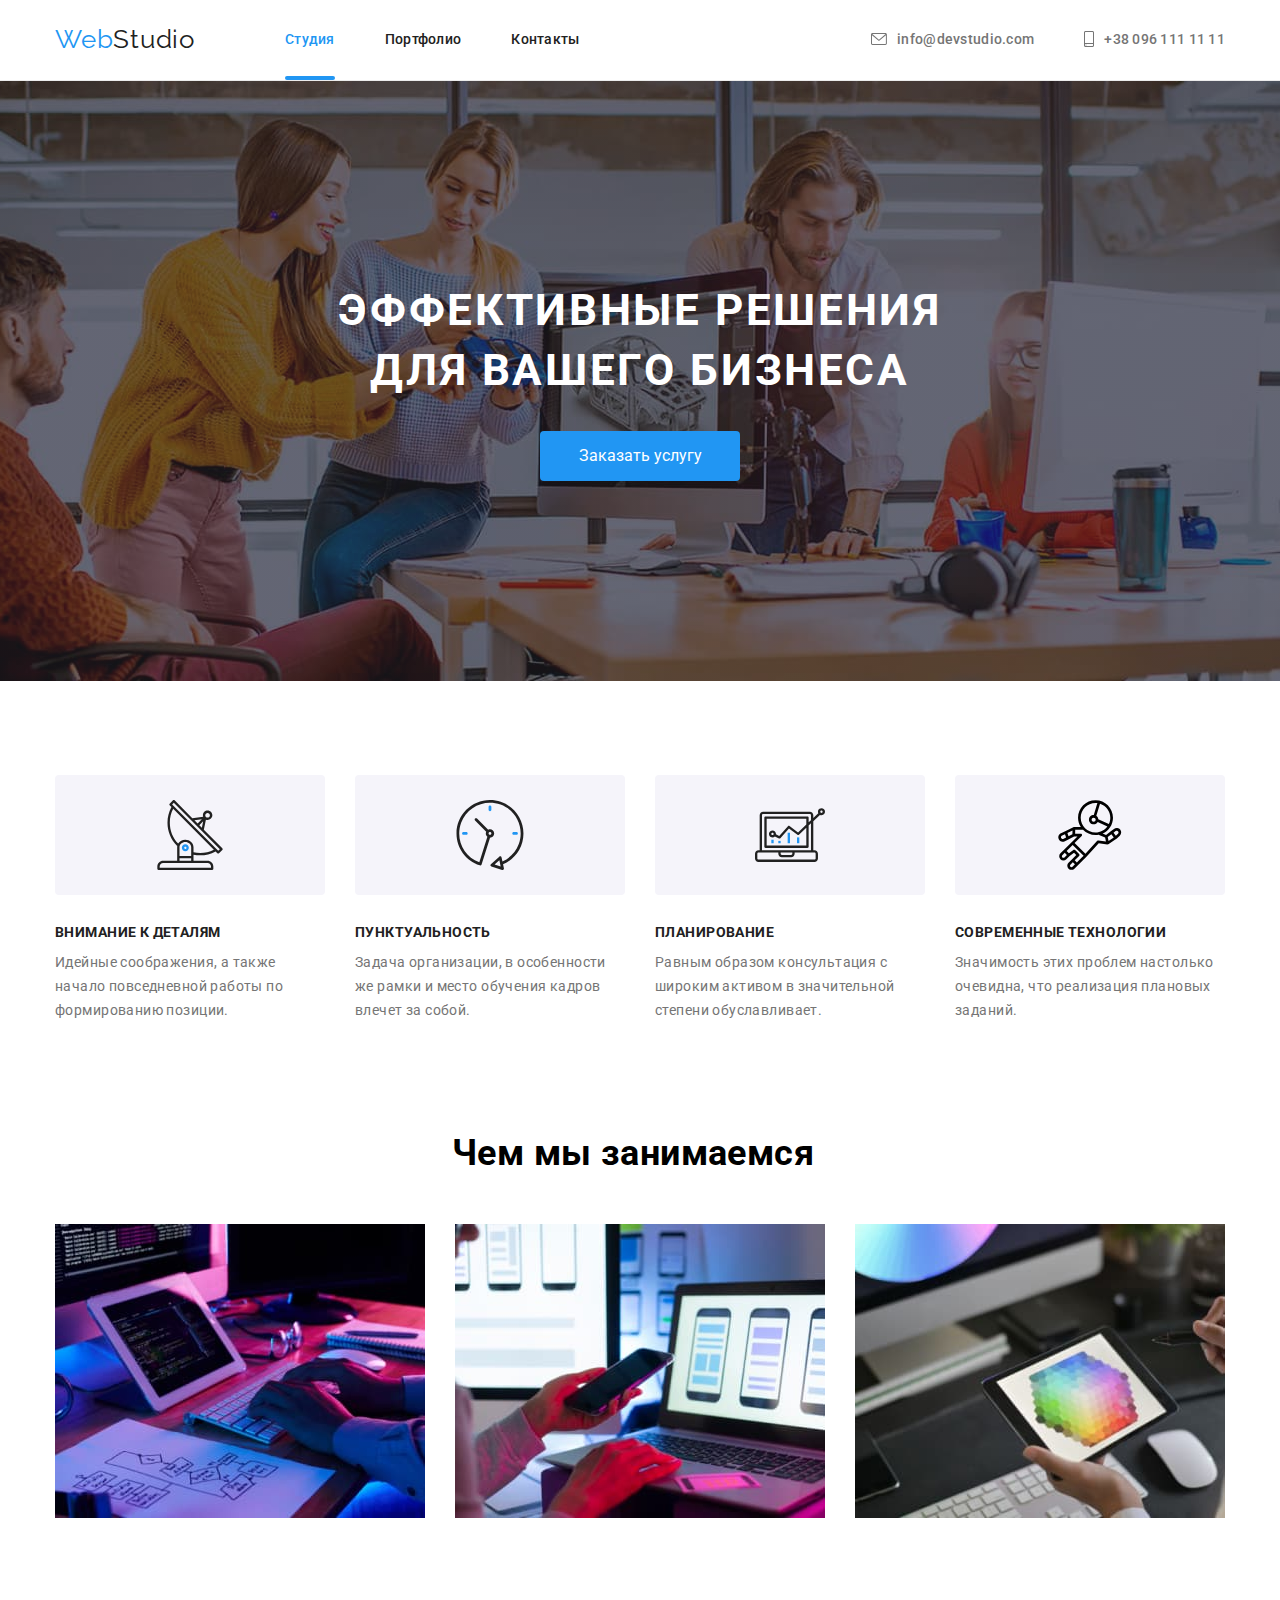
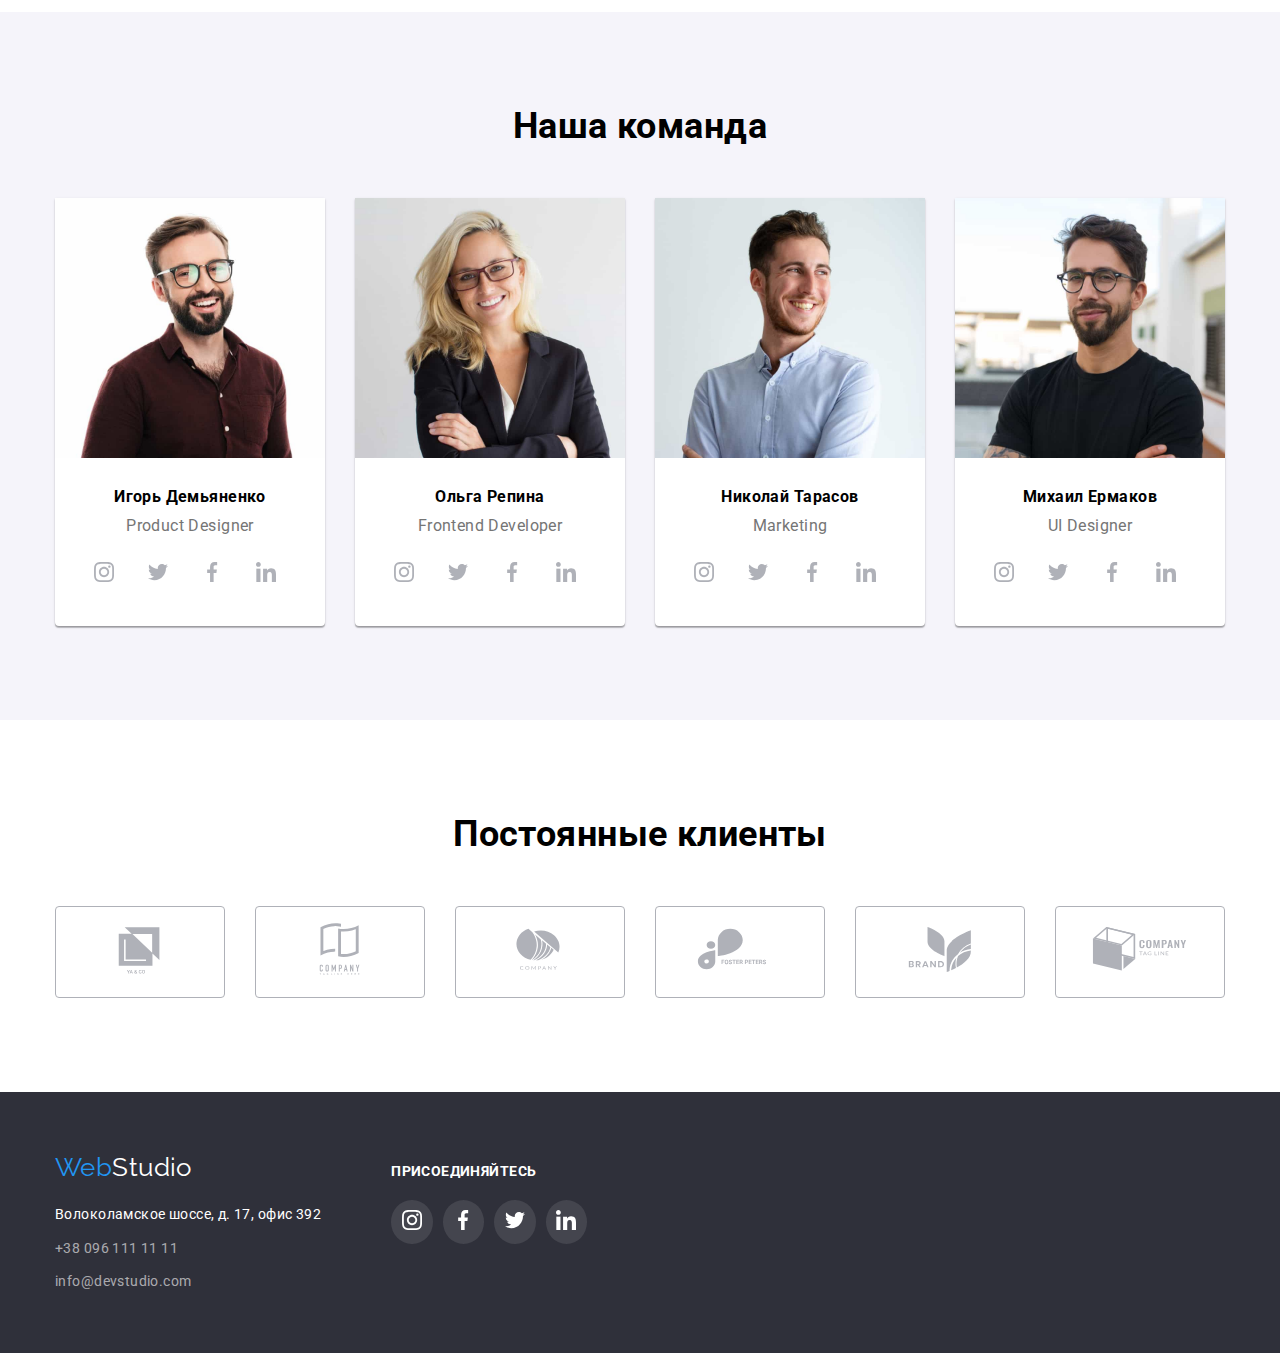
==== index.html @ 7482557b "Start homework" ====
<!DOCTYPE html>
<html lang="ru">
  <head>
    <meta charset="UTF-8" />
    <meta http-equiv="X-UA-Compatible" content="IE=edge" />
    <meta name="viewport" content="width=device-width, initial-scale=1.0" />
    <title>Студия</title>
    <link
      rel="stylesheet"
      href="https://fonts.googleapis.com/css2?family=Raleway:wght@700&family=Roboto:wght@400;500;700;900&display=swap');"
    />
    <link
      rel="stylesheet"
      href="https://cdnjs.cloudflare.com/ajax/libs/modern-normalize/1.1.0/modern-normalize.min.css"
    />
    <link rel="stylesheet" href="./css/style.css" />
  </head>
  <body>
    <header class="page-header">
      <div class="container header-container">
        <nav class="navigation">
          <a href="./index.html" class="logo" lang="en"
            >Web<span class="color-logo">Studio</span></a
          >
          <ul class="site-nav list">
            <li class="site-nav-item"><a class="link current" href="./index.html">Студия</a></li>
            <li class="site-nav-item"><a class="link" href="./portfolio.html">Портфолио</a></li>
            <li class="site-nav-item"><a class="link" href="">Контакты</a></li>
          </ul>
        </nav>
        <ul class="cont-nav list">
          <li class="cont-nav-phone">
            <a class="mail-letter" href="mailto:info@devstudio.com">
              <svg class="contact-icon" width="16" height="12">
                <use href="./images/symbol-defs.svg#icon-letter"></use>
              </svg>
              info@devstudio.com</a
            >
          </li>
          <li class="cont-nav-phone">
            <a class="mail-phone" href="tel:+380961111111">
              <svg class="contact-icon" width="10" height="16">
                <use href="./images/symbol-defs.svg#icon-smartphone"></use>
              </svg>
              +38 096 111 11 11</a
            >
          </li>
        </ul>
      </div>
    </header>
    <main>
      <section class="hero">
        <h1 class="hero-title">ЭФФЕКТИВНЫЕ РЕШЕНИЯ ДЛЯ ВАШЕГО БИЗНЕСА</h1>
        <button type="button" class="button" data-modal-open>Заказать услугу</button>
      </section>
      <section class="feature-list section">
        <div class="container">
          <h2 class="visually-hidden">Особенности команды</h2>
          <ul class="special-title list">
            <li class="special-title-list">
              <div class="feature-icon-list">
                <svg class="feature-icon" width="270" height="120">
                  <use href="./images/symbol-defs-two.svg#icon-antenna"></use>
                </svg>
              </div>
              <h3 class="title">ВНИМАНИЕ К ДЕТАЛЯМ</h3>
              <p class="title-text">
                Идейные соображения, а также начало повседневной работы по формированию позиции.
              </p>
            </li>
            <li class="special-title-list">
              <div class="feature-icon-list">
                <svg class="feature-icon" width="270" height="120">
                  <use href="./images/symbol-defs-two.svg#icon-clock"></use>
                </svg>
              </div>
              <h3 class="title">ПУНКТУАЛЬНОСТЬ</h3>
              <p class="title-text">
                Задача организации, в особенности же рамки и место обучения кадров влечет за собой.
              </p>
            </li>
            <li class="special-title-list">
              <div class="feature-icon-list">
                <svg class="feature-icon" width="270" height="120">
                  <use href="./images/symbol-defs-two.svg#icon-diagram"></use>
                </svg>
              </div>
              <h3 class="title">ПЛАНИРОВАНИЕ</h3>
              <p class="title-text">
                Равным образом консультация с широким активом в значительной степени обуславливает.
              </p>
            </li>
            <li class="special-title-list">
              <div class="feature-icon-list">
                <svg class="feature-icon" width="270" height="120">
                  <use href="./images/symbol-defs-two.svg#icon-Cosmo"></use>
                </svg>
              </div>
              <h3 class="title">СОВРЕМЕННЫЕ ТЕХНОЛОГИИ</h3>
              <p class="title-text">
                Значимость этих проблем настолько очевидна, что реализация плановых заданий.
              </p>
            </li>
          </ul>
        </div>
      </section>
      <section class="section-doing section section-doing-section">
        <div class="container">
          <h2 class="title-doing overtitle">Чем мы занимаемся</h2>
          <ul class="image-doing list">
            <li class="employees">
              <img src="./images/img1sq.jpg" alt="Сотрудник верстает страницу" width="370" />
            </li>
            <li class="employees">
              <img
                src="./images/img2sq.jpg"
                alt="Сотрудник разрабатывает мобильное приложение"
                width="370"
              />
            </li>
            <li class="employees">
              <img src="./images/img3sq.jpg" alt="Сотрудник выбирает цвет из палитры" width="370" />
            </li>
          </ul>
        </div>
      </section>
      <section class="section-team section">
        <div class="container">
          <h2 class="title-team overtitle">Наша команда</h2>
          <ul class="team-img list">
            <li class="image-fone">
              <img
                src="./images/prodactdesigner1s.jpg"
                alt="Игорь Демяненко дизайнер"
                width="270"
              />
              <div class="employees-content-wrapper">
                <h3 class="team-list">Игорь Демьяненко</h3>
                <p class="title-text" lang="en">Product Designer</p>
                <ul class="team-social-list list">
                  <li class="team-social-item">
                    <a href="social-link">
                      <svg class="social-icon" width="20" height="20">
                        <use href="./images/symbol-defs.svg#icon-instagramm"></use>
                      </svg>
                    </a>
                  </li>
                  <li class="team-social-item">
                    <a href="social-link">
                      <svg class="social-icon" width="20" height="20">
                        <use href="./images/symbol-defs.svg#icon-twitter"></use>
                      </svg>
                    </a>
                  </li>
                  <li class="team-social-item">
                    <a href="social-link">
                      <svg class="social-icon" width="20" height="20">
                        <use href="./images/symbol-defs.svg#icon-facebook"></use>
                      </svg>
                    </a>
                  </li>
                  <li class="team-social-item">
                    <a href="social-link">
                      <svg class="social-icon" width="20" height="20">
                        <use href="./images/symbol-defs.svg#icon-linkedin"></use>
                      </svg>
                    </a>
                  </li>
                </ul>
              </div>
            </li>
            <li class="image-fone">
              <img
                src="./images/frontenddeveloper2s.jpg"
                alt="Ольга Репина разработчик"
                width="270"
              />
              <div class="employees-content-wrapper">
                <h3 class="team-list">Ольга Репина</h3>
                <p class="title-text" lang="en">Frontend Developer</p>
                <ul class="team-social-list list">
                  <li class="team-social-item">
                    <a href="social-link">
                      <svg class="social-icon" width="20" height="20">
                        <use href="./images/symbol-defs.svg#icon-instagramm"></use>
                      </svg>
                    </a>
                  </li>
                  <li class="team-social-item">
                    <a href="social-link">
                      <svg class="social-icon" width="20" height="20">
                        <use href="./images/symbol-defs.svg#icon-twitter"></use>
                      </svg>
                    </a>
                  </li>
                  <li class="team-social-item">
                    <a href="social-link">
                      <svg class="social-icon" width="20" height="20">
                        <use href="./images/symbol-defs.svg#icon-facebook"></use>
                      </svg>
                    </a>
                  </li>
                  <li class="team-social-item">
                    <a href="social-link">
                      <svg class="social-icon" width="20" height="20">
                        <use href="./images/symbol-defs.svg#icon-linkedin"></use>
                      </svg>
                    </a>
                  </li>
                </ul>
              </div>
            </li>
            <li class="image-fone">
              <img src="./images/marketing3s.jpg" alt="Николай Тарасов маркетолог" width="270" />
              <div class="employees-content-wrapper">
                <h3 class="team-list">Николай Тарасов</h3>
                <p class="title-text" lang="en">Marketing</p>
                <ul class="team-social-list list">
                  <li class="team-social-item">
                    <a href="social-link">
                      <svg class="social-icon" width="20" height="20">
                        <use href="./images/symbol-defs.svg#icon-instagramm"></use>
                      </svg>
                    </a>
                  </li>
                  <li class="team-social-item">
                    <a href="social-link">
                      <svg class="social-icon" width="20" height="20">
                        <use href="./images/symbol-defs.svg#icon-twitter"></use>
                      </svg>
                    </a>
                  </li>
                  <li class="team-social-item">
                    <a href="social-link">
                      <svg class="social-icon" width="20" height="20">
                        <use href="./images/symbol-defs.svg#icon-facebook"></use>
                      </svg>
                    </a>
                  </li>
                  <li class="team-social-item">
                    <a href="social-link">
                      <svg class="social-icon" width="20" height="20">
                        <use href="./images/symbol-defs.svg#icon-linkedin"></use>
                      </svg>
                    </a>
                  </li>
                </ul>
              </div>
            </li>
            <li class="image-fone">
              <img src="./images/uidesigner4s.jpg" alt="Михаил Ермаков интерфейс" width="270" />
              <div class="employees-content-wrapper">
                <h3 class="team-list">Михаил Ермаков</h3>
                <p class="title-text" lang="en">UI Designer</p>
                <ul class="team-social-list list">
                  <li class="team-social-item">
                    <a href="social-link">
                      <svg class="social-icon" width="20" height="20">
                        <use href="./images/symbol-defs.svg#icon-instagramm"></use>
                      </svg>
                    </a>
                  </li>
                  <li class="team-social-item">
                    <a href="social-link">
                      <svg class="social-icon" width="20" height="20">
                        <use href="./images/symbol-defs.svg#icon-twitter"></use>
                      </svg>
                    </a>
                  </li>
                  <li class="team-social-item">
                    <a href="social-link">
                      <svg class="social-icon" width="20" height="20">
                        <use href="./images/symbol-defs.svg#icon-facebook"></use>
                      </svg>
                    </a>
                  </li>
                  <li class="team-social-item">
                    <a href="social-link">
                      <svg class="social-icon" width="20" height="20">
                        <use href="./images/symbol-defs.svg#icon-linkedin"></use>
                      </svg>
                    </a>
                  </li>
                </ul>
              </div>
            </li>
          </ul>
        </div>
      </section>
    </main>
    <section class="section">
      <div class="container">
        <h2 class="title-team overtitle">Постоянные клиенты</h2>
        <ul class="customers list">
          <li class="customer-list">
            <a class="customers-block-link" href="">
              <svg class="customers-icon" width="106" height="60">
                <use href="./images/symbol-defs.svg#icon-Logoclient1"></use>
              </svg>
            </a>
          </li>
          <li class="customer-list">
            <a class="customers-block-link" href="">
              <svg class="customers-icon" width="106" height="60">
                <use href="./images/symbol-defs.svg#icon-Logoclient2"></use>
              </svg>
            </a>
          </li>
          <li class="customer-list">
            <a class="customers-block-link" href="">
              <svg class="customers-icon" width="106" height="60">
                <use href="./images/symbol-defs.svg#icon-Logoclient3"></use>
              </svg>
            </a>
          </li>
          <li class="customer-list">
            <a class="customers-block-link" href="">
              <svg class="customers-icon" width="106" height="60">
                <use href="./images/symbol-defs.svg#icon-Logoclient6"></use>
              </svg>
            </a>
          </li>
          <li class="customer-list">
            <a class="customers-block-link" href="">
              <svg class="customers-icon" width="106" height="60">
                <use href="./images/symbol-defs.svg#icon-Logoclient4"></use>
              </svg>
            </a>
          </li>
          <li class="customer-list">
            <a class="customers-block-link" href="">
              <svg class="customers-icon" width="106" height="60">
                <use href="./images/symbol-defs.svg#icon-Logoclient5"></use>
              </svg>
            </a>
          </li>
        </ul>
      </div>
    </section>
    <footer class="footer">
      <div class="footer-container container">
        <div class="footer-container-mail-logo">
          <a class="footer-logo" href="./" lang="en">Web<span class="logo-color">Studio</span></a>
          <ul class="footer-contacts list">
            <li class="foot-list">
              <a class="footer-adress" href="">Волоколамское шоссе, д. 17, офис 392</a>
            </li>
            <li class="foot-list">
              <a class="footer-cont" href="tel:+380961111111">+38 096 111 11 11</a>
            </li>
            <li class="foot-list">
              <a class="footer-cont" href="mailto:info@devstudio.com">info@devstudio.com</a>
            </li>
          </ul>
        </div>
        <div class="footer-icons">
          <p class="footer-title">ПРИСОЕДИНЯЙТЕСЬ</p>
          <ul class="footer-icons-list list">
            <li class="footer-social-item">
              <a href="footer-social-link">
                <svg class="footer-social-icon" width="20" height="20">
                  <use href="./images/symbol-defs.svg#icon-instagramm"></use>
                </svg>
              </a>
            </li>
            <li class="footer-social-item">
              <a href="footer-social-link">
                <svg class="footer-social-icon" width="20" height="20">
                  <use href="./images/symbol-defs.svg#icon-facebook"></use>
                </svg>
              </a>
            </li>
            <li class="footer-social-item">
              <a href="footer-social-link">
                <svg class="footer-social-icon" width="20" height="20">
                  <use href="./images/symbol-defs.svg#icon-twitter"></use>
                </svg>
              </a>
            </li>
            <li class="footer-social-item">
              <a href="footer-social-link">
                <svg class="footer-social-icon" width="20" height="20">
                  <use href="./images/symbol-defs.svg#icon-linkedin"></use>
                </svg>
              </a>
            </li>
          </ul>
        </div>
      </div>
    </footer>
    <div class="backdrop is-hidden" data-modal>
      <div class="modal">
        <button type="button" class="modal-close-btn" data-modal-close>
          <svg class="modal-close-icon" width="11" height="11">
            <use href="./images/symbol-defs-two.svg#icon-cross"></use>
          </svg>
        </button>
      </div>
    </div>
    <script src="./js/modal.js"></script>
  </body>
</html>
---- css/style.css ----
/*Цвет основного текста #212121 Черный
/*Цвет вторичного текста #757575 Серый

/*Цвет акцента #2196F3 (голубой)
/* Цвет фона хедера #FFFFFF белый

/* Цвет фона #E5E5E5 белый основной #E5E5E5 

/* Цвет фона вторичный #F5F4FA*/

:root {
  --primery-text-color: #757575;
  --title-text-color: #212121;
  --accent-color: #2196f3;
  --primery-white-color: #ffffff;
  --background: #f5f4fa;
  --fone-hero-footer: #2f303a;
  --color-icons: #afb1b8;
}

body {
  background-color: var(--primery-white-color);
  font-family: roboto, sans-serif;
  font-size: 14px;
  letter-spacing: 0.03em;
}

h1,
h2,
h3,
p {
  margin-top: 0;
  margin-bottom: 0;
  padding-left: 0;
}

ul {
  margin-top: 0;
  margin-bottom: 0;
  padding-inline-start: 0;
}

img {
  display: block;
  max-width: 100%;
  height: auto;
}

.list {
  list-style: none;
}

.container {
  width: 1200px;
  padding: 0 15px;
  margin-left: auto;
  margin-right: auto;
}
/* Site navigation logo+mail+phone*/

.header-container {
  display: flex;
  align-items: center;
  justify-content: space-between;
}

.page-header {
  padding-top: 24px;
  padding-bottom: 25px;
  border-bottom: 1px solid #ececec;
}

.navigation {
  display: flex;
  align-items: center;
}

.cont-nav-phone:last-child {
  margin-left: 50px;
}

.overtitle {
  margin-bottom: 50px;
  margin-left: auto;
  margin-right: auto;
}

.logo {
  color: var(--accent-color);
  font-family: Raleway;
  font-size: 26px;
  font-weight: 400;
  line-height: 1.19;
  letter-spacing: 0.03em;
  text-decoration: none;
  margin-right: 90px;
}

.color-logo {
  color: var(--title-text-color);
}

.site-nav {
  display: flex;
  align-items: center;
}

.site-nav .link.current {
  color: var(--accent-color);
}

.link.current::after {
  position: absolute;
  content: '';
  bottom: 0px;
  display: block;
  width: 100%;
  height: 4px;
  border-radius: 2px;
  background-color: var(--accent-color);
}

.site-nav .link:hover,
.site-nav .link:focus {
  color: var(--accent-color);
}

.site-nav .list {
  color: var(--title-text-color);
  font-weight: 500;
  line-height: 16px;
  text-decoration: none;
}

.site-nav-item:not(:last-child) {
  margin-right: 50px;
}

.link {
  color: var(--title-text-color);
  text-decoration: none;
  font-weight: 500;
  font-size: 14px;
  line-height: 1.14;
  letter-spacing: 0.02em;
  transition: color 250ms cubic-bezier(0.4, 0, 0.2, 1);
  position: relative;
  padding-bottom: 33px;
  padding-top: 33px;
}

.cont-nav {
  display: flex;
  align-items: center;
}

.mail-phone {
  display: flex;
  color: var(--primery-text-color);
  text-decoration: none;
  font-weight: 500;
  letter-spacing: 0.02em;
  align-items: center;
  transition: color 250ms cubic-bezier(0.4, 0, 0.2, 1);
}

.mail-letter {
  display: flex;
  color: var(--primery-text-color);
  text-decoration: none;
  font-weight: 500;
  letter-spacing: 0.02em;
  align-items: center;
  transition: color 250ms cubic-bezier(0.4, 0, 0.2, 1);
}

.contact-icon {
  margin-right: 10px;
  fill: currentColor;
}

.mail-phone:hover,
.mail-phone:focus {
  color: var(--accent-color);
}

.mail-letter:hover,
.mail-letter:focus {
  color: var(--accent-color);
}

/* Section HERO with button */

.overlay {
  height: 600px;

  outline: 1p solid color black;
  max-width: 1600px;
  margin-left: auto;
  margin-right: auto;
  background-image: url(../images/herofone.jpg);
}
.hero {
  /* background-color: var(--fone-hero-footer); */
  text-align: center;

  max-width: 1600px;
  height: 600px;
  background-image: linear-gradient(to right, rgba(47, 48, 58, 0.4), rgba(47, 48, 58, 0.4)),
    url(../images/herofone.jpg);

  background-color: var(--fone-hero-footer);
  margin-left: auto;
  margin-right: auto;

  background-repeat: no-repeat;
  background-position: center;
  background-size: cover;

  padding-top: 200px;
  padding-bottom: 200px;
}
.hero-title {
  color: var(--primery-white-color);
  font-size: 44px;
  line-height: 1.36;
  letter-spacing: 0.06em;

  width: 696px;
  text-align: center;
  margin-bottom: 30px;
  margin-left: auto;
  margin-right: auto;
}

.button {
  padding: 10px 32px;
  min-width: 200px;
  border-radius: 4px;
  background-color: var(--accent-color);
  color: var(--primery-white-color);
  font-size: 16px;
  line-height: 1.87;
  border: transparent;
  transition: background-color 250ms cubic-bezier(0.4, 0, 0.2, 1);
}

.button:hover {
  background-color: #188ce8;
}

/* Section features-list */

.feature-icon {
  width: 70px;
  height: 70px;
  /* margin: 25px 100px 25px 100px; */
}

.feature-icon-list {
  background-color: rgba(245, 244, 250, 1);
  border-radius: 4px;
  margin-bottom: 30px;

  display: flex;
  width: 270px;
  height: 120px;
  justify-content: center;
  align-items: center;
}

.feature-list {
  padding-top: 90px;
}

.special-title {
  display: flex;
  padding-left: -30px;
}

.title {
  color: var(--title-text-color);
  font-weight: 700;
  line-height: 1.14;
  margin-bottom: 10px;
  font-size: 14px;
  min-width: 270px;
}

.title-text {
  color: var(--primery-text-color);
  font-weight: 400;
  line-height: 1.71;
  margin-bottom: 16px;
}

.special-title-list {
  flex-basis: calc((100% - 90px) / 3);
}

.special-title-list:nth-child(n + 2) {
  padding-left: 30px;
}

/* Sections Чем мы занимаемся */

.section {
  padding-bottom: 94px;
  padding-top: 94px;
}

.title-doing {
  font-size: 36px;
  line-height: 1.16;
  width: 376px;
  padding-top: 0;
}

.section-doing-section {
  padding-top: 0%;
}

.image-doing {
  display: flex;
  flex-wrap: wrap;
  margin-left: -30px;
  margin-top: -30px;
}

.employees {
  flex-basis: calc((100% - 90px) / 3);
  margin-left: 30px;
  margin-top: 30px;
}

.employees-content-wrapper {
  border: transparent;
  padding: 30px 0;
  text-align: center;
}
/* Sections Наша команда */

.section-team {
  background-color: var(--background);
}

.title-team {
  font-weight: 700;
  font-size: 36px;
  line-height: 1.16;
  text-align: center;
}

.team-list {
  font-weight: 500px;
  font-size: 16px;
  line-height: 1.18;
  text-align: center;
  margin-bottom: 10px;
}

.image-fone {
  background-color: var(--primery-white-color);
  border-radius: 0 0 4px 4px;
  box-shadow: 0 1px 3px rgba(0, 0, 0, 0.12), 0 1px 1px rgba(0, 0, 0, 0.14),
    0px 2px 1px rgba(0, 0, 0, 0.2);
}

.team-img {
  display: flex;
  margin-left: -30px;
  margin-top: -30px;
}

.image-fone {
  flex-basis: calc((100% - 120px) / 4);
  margin-left: 30px;
  margin-top: 30px;
}

.section-team .title-text {
  font-size: 16px;
  line-height: 1.18;
}
.team-social-item {
  display: flex;
  justify-content: center;
  width: 44px;
  height: 44px;
  border-radius: 50%;
  align-items: center;
  margin-right: 10px;
  transition: background-color 250ms cubic-bezier(0.4, 0, 0.2, 1);
}

.team-social-item:hover,
.team-social-item:focus {
  background-color: var(--accent-color);
}

.team-social-item:hover .social-icon,
.team-social-item:focus .social-icon {
  fill: var(--primery-white-color);
  transition: fill 250ms cubic-bezier(0.4, 0, 0.2, 1);
}

.team-social-list {
  display: flex;
  justify-content: center;
  align-items: center;
}

.social-icon {
  fill: var(--color-icons);
}
/* Постоянные клиенты */

.customers {
  display: flex;
  justify-content: center;
  margin-left: -30px;
}

.customer-list {
  min-width: 170px;
  height: 92px;
  border: 1px solid rgba(175, 177, 184, 1);
  border-radius: 4px;
  margin-left: 30px;
  display: flex;
  justify-content: center;
  align-items: center;
}

.customers-icon {
  fill: #afb1b8;
  transition: fill 250ms cubic-bezier(0.4, 0, 0.2, 1);
}

.customer-list:hover .customers-icon,
.customer-list:focus .customers-icon {
  fill: var(--accent-color);
  transition: fill 250ms cubic-bezier(0.4, 0, 0.2, 1);
}

.customer-list:hover {
  border: 1px solid var(--accent-color);
  cursor: pointer;
}

/* Footer */

.footer {
  background-color: var(--fone-hero-footer);
  padding: 60px 0;
}
.footer-logo {
  color: var(--accent-color);
  text-decoration: none;
  font-family: Raleway;
  font-size: 26px;
  line-height: 1.19;

  display: block;
  margin-bottom: 20px;
}

.footer .logo-color {
  color: var(--primery-white-color);
}

.footer-adress {
  color: var(--primery-white-color);
  font-style: normal;
  font-size: 14px;
  line-height: 1.71;
  text-decoration: none;
}

.footer-adress:hover,
.footer-adress:focus {
  color: var(--accent-color);
}

.footer-cont {
  color: rgb(255, 255, 255, 0.6);
  font-style: normal;
  font-size: 14px;
  line-height: 24px;
  letter-spacing: 0.03em;
  text-decoration: none;
}

.footer-cont:hover,
.footer-cont:focus {
  color: var(--accent-color);
}

.foot-list:not(:last-child) {
  margin-bottom: 9px;
}

.footer-social-item:hover {
  background-color: var(--accent-color);
  cursor: pointer;
  transition: background-color 250ms cubic-bezier(0.4, 0, 0.2, 1);
}

/* Cтраница портфолио */

.items {
  font-weight: 500;
  font-size: 16px;
  line-height: 1.62;
  border-radius: 4px;
  border: none;
  padding: 6px 22px 6px 22px;
}

.button-menu {
  display: flex;
  justify-content: center;
  margin-bottom: 50px;
}

.button-menu-items {
  margin-left: 8px;
  border-radius: 4px;
}

.service-portfolio:hover {
  box-shadow: 0px 3px 1px rgba(0, 0, 0, 0.1), 0px 1px 2px rgba(0, 0, 0, 0.08);
  border-radius: 4px;
}

.team-service {
  display: flex;
  flex-wrap: wrap;
  margin-left: -30px;
  margin-top: -30px;
}

.team-service-portfolio {
  flex-basis: calc((100% - 90px) / 3);
  margin-left: 30px;
  margin-top: 30px;
  transition: box-shadow 250ms cubic-bezier(0.4, 0, 0.2, 1);
}
.team-service-portfolio:hover {
  box-shadow: 0 1px 3px rgba(0, 0, 0, 0.12), 0 1px 1px rgba(0, 0, 0, 0.14),
    0px 2px 1px rgba(0, 0, 0, 0.2);
}

.team-list-overlay-wind {
  position: relative;
  overflow: hidden;
}

.overlay-wind {
  background-color: rgba(33, 150, 243, 0.9);
  color: rgba(255, 255, 255, 1);
  border-color: rgba(0, 0, 0, 1);
  padding: 63px 11px 63px 37px;
  font-size: 18px;
  line-height: 1.56;
  position: absolute;
  top: 0;
  left: 0;
  height: 100%;
  width: 100%;
  transform: translateY(101%);
  transition: transform 250ms cubic-bezier(0.4, 0, 0.2, 1);
}

.service-portfolio:hover .overlay-wind,
.service-portfolio:focus .overlay-wind {
  transform: translate(0%);
}

.items:hover,
.items:focus {
  background-color: var(--accent-color);
  box-shadow: 0px 4px 4px rgba(0, 0, 0, 0.15);
  transition: background-color 250ms cubic-bezier(0.4, 0, 0.2, 1),
    box-shadow 250ms cubic-bezier(0.4, 0, 0.2, 1);
}

.items:hover,
.items:focus {
  background-color: var(--accent-color);
  color: var(--primery-white-color);
  cursor: pointer;
  transition: background-color 250ms cubic-bezier(0.4, 0, 0.2, 1),
    color 250ms cubic-bezier(0.4, 0, 0.2, 1), box-shadow 250ms cubic-bezier(0.4, 0, 0.2, 1);
}

.service-portfolio {
  text-decoration: none;
  display: block;
}

.service-title {
  color: var(--title-text-color);
  font-weight: 700;
  font-size: 18px;
  line-height: 2;
}

.service-text {
  color: var(--primery-text-color);
  font-weight: 400;
  font-size: 16px;
  line-height: 1.87;
  letter-spacing: 0.03em;
}

.team-service-portfolio-container {
  border-radius: 0px 0px 4px 4px;
  border-left: 1px solid #eeeeee;
  border-right: 1px solid #eeeeee;
  border-bottom: 1px solid #eeeeee;
  padding: 20px 24px;
}

.section-portfo {
  margin-bottom: 0%;
}

.visually-hidden {
  position: absolute;
  width: 1px;
  height: 1px;
  margin: -1px;
  border: 0;
  padding: 0;
  white-space: nowrap;
  clip-path: inset(100%);
  clip: rect(0 0 0 0);
  overflow: hidden;
}

.footer-icons {
  width: 206px;
  height: 80px;
  margin-left: 70px;
}

.footer-title {
  color: var(--primery-white-color);
  font-size: 14px;
  line-height: 1.14;
  letter-spacing: 0.03em;
  margin-bottom: 20px;
  font-weight: 700;
}

.footer-social-item {
  display: flex;
  align-items: center;
  justify-content: center;
  width: 44px;
  height: 44px;
  border-radius: 50%;
  background-color: rgba(255, 255, 255, 0.1);
  margin-right: 10px;
}

.footer-social-icon {
  fill: var(--primery-white-color);
}

.footer-container-mail-logo {
  flex-direction: column;
  align-items: baseline;
}
.footer-container.container {
  display: flex;
  align-items: baseline;
}

.footer-icons-list {
  display: flex;
  align-items: center;
}

/* Модальне вікно */

.backdrop {
  position: fixed;
  top: 0;
  left: 0;
  width: 100vw;
  height: 100vh;
  background-color: rgba(0, 0, 0, 0.2);
  transition: opacity 250ms cubic-bezier(0.4, 0, 0.2, 1),
    visibility 250ms cubic-bezier(0.4, 0, 0.2, 1);
}

.backdrop.is-hidden {
  opacity: 0;
  visibility: hidden;
  pointer-events: none;
}

.modal {
  position: absolute;
  top: 50%;
  left: 50%;
  transform: translate(-50%, -50%);
  width: 528px;
  height: 581px;
  background-color: rgba(255, 255, 255, 1);
}

.modal-close-btn {
  position: absolute;
  display: flex;
  justify-content: center;
  align-items: center;
  top: 8px;
  right: 8px;
  width: 30px;
  height: 30px;
  border-radius: 50%;
  border: 1px solid rgba(0, 0, 0, 0.1);
  background-color: transparent;
  padding: 0%;
  cursor: pointer;
}
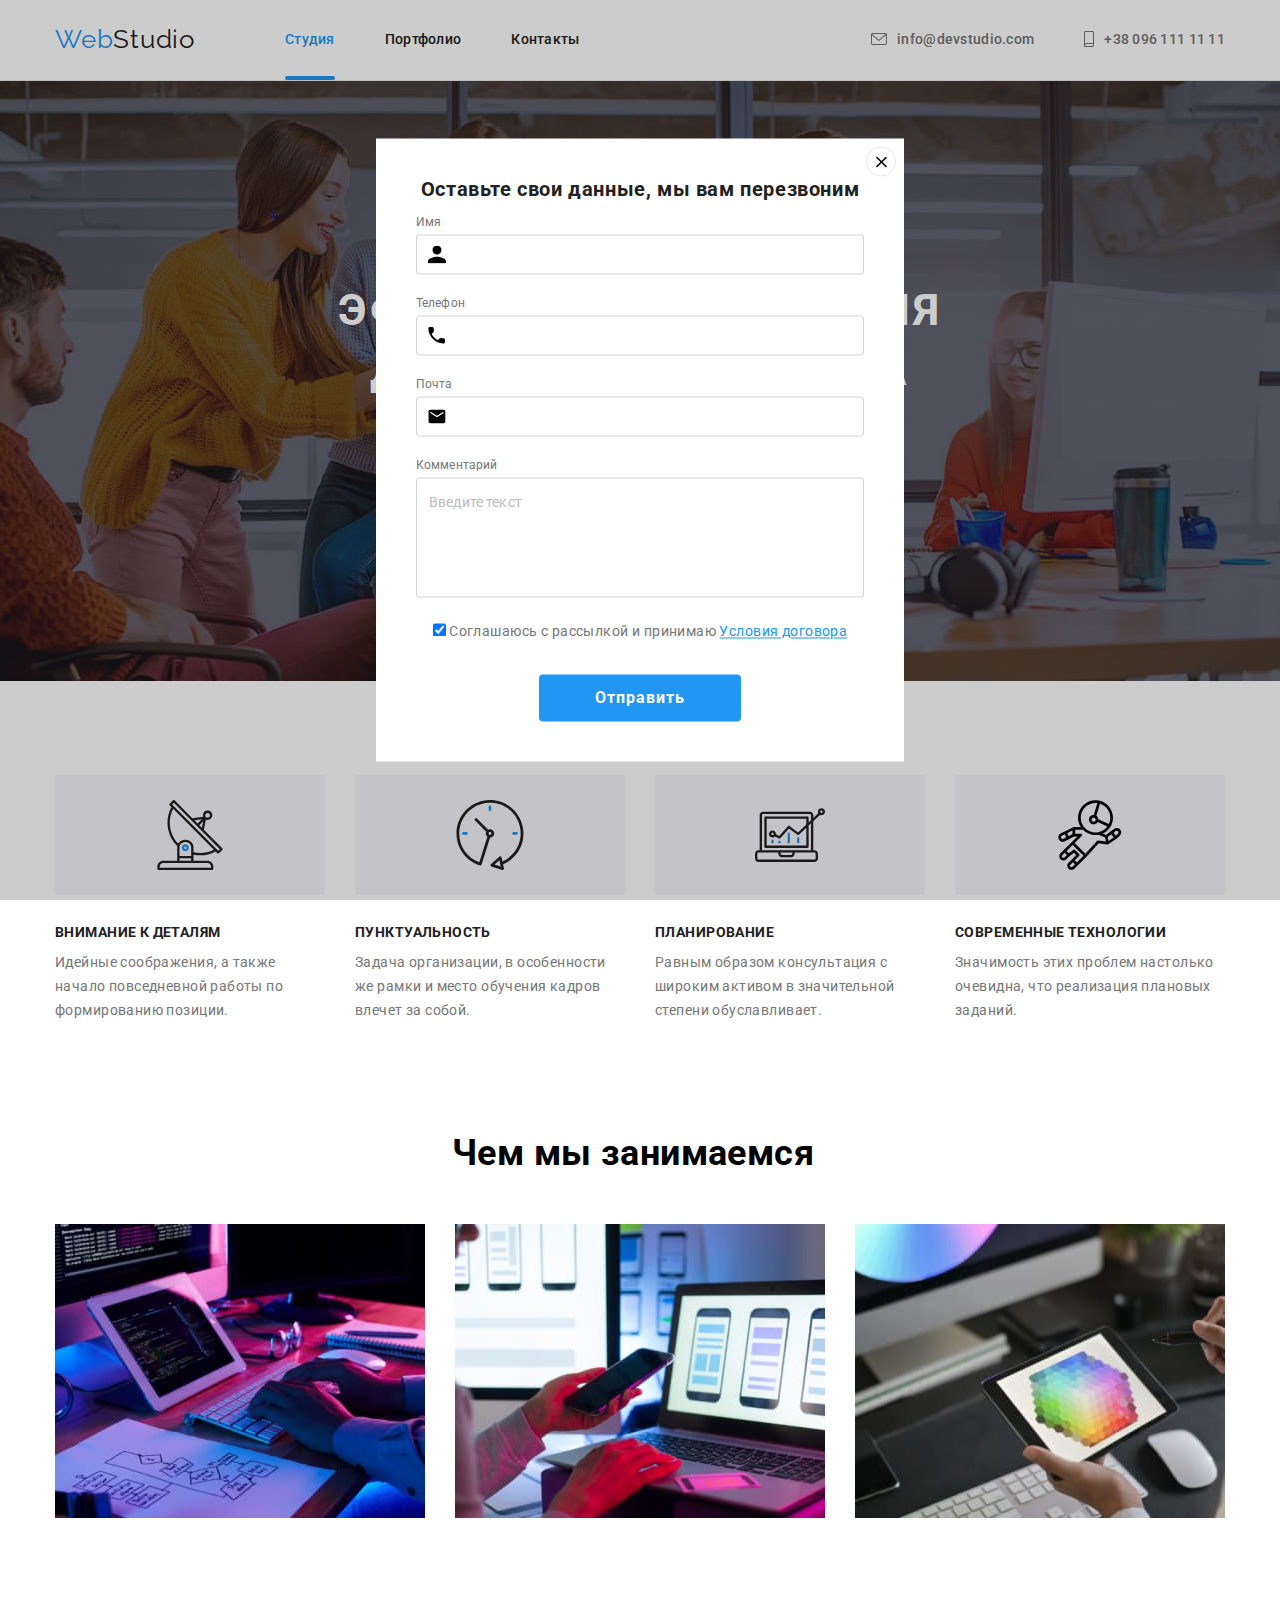
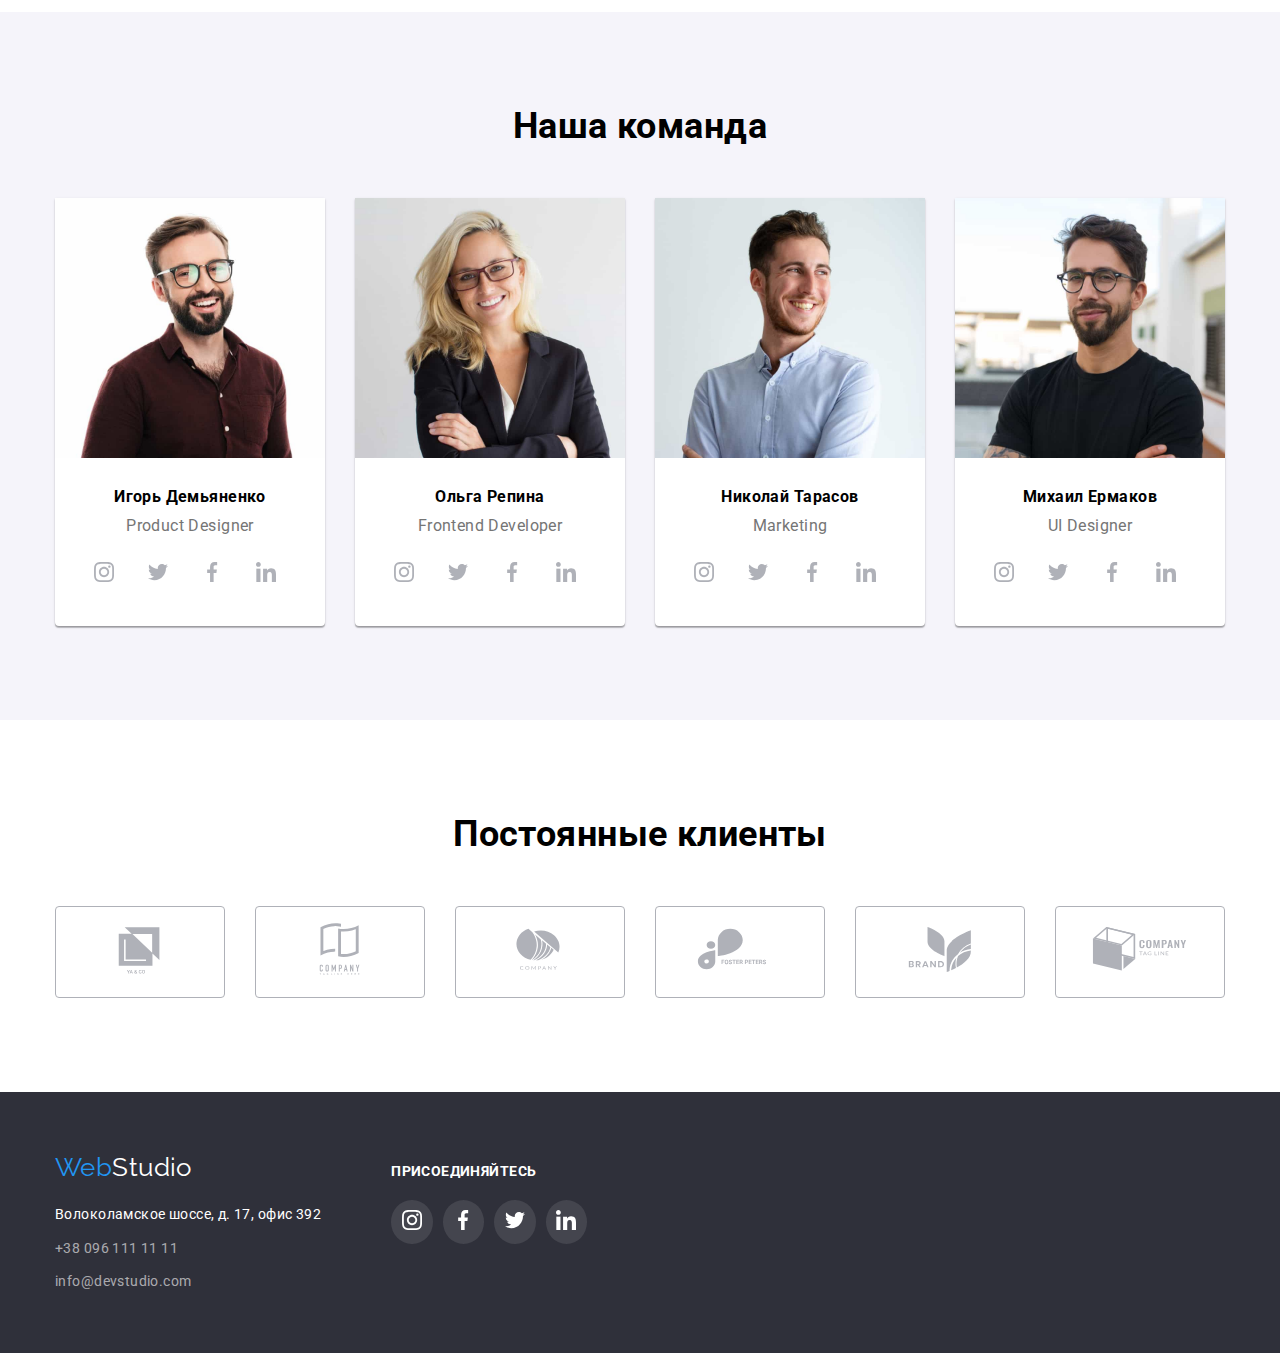
==== commit 020b66ac: "Модальне вікно без кастомного чекбокса" ====
--- a/index.html
+++ b/index.html
@@ -388,13 +388,91 @@
         </div>
       </div>
     </footer>
-    <div class="backdrop is-hidden" data-modal>
+    <div class="backdrop" data-modal>
       <div class="modal">
         <button type="button" class="modal-close-btn" data-modal-close>
           <svg class="modal-close-icon" width="11" height="11">
             <use href="./images/symbol-defs-two.svg#icon-cross"></use>
           </svg>
         </button>
+        <p class="inform-cont">Оставьте свои данные, мы вам перезвоним</p>
+        <form class="contact-form">
+          <label class="label-text" for="user_name">
+            <span class="input-text-name">Имя</span>
+            <div class="contact-form-icon">
+              <input
+                class="contact-form-input"
+                type="text"
+                name="user_name"
+                id="user_name"
+                required
+                minlength="3"
+                pattern="[A-Za-zА-Яа-яґҐЁёІіЇїЄє'’ʼ\s-]{2,20}{2,50}"
+              />
+              <svg class="form-icon" width="18" height="18">
+                <use href="./images/symbol-defs-three.svg#name"></use>
+              </svg>
+            </div>
+          </label>
+          <label class="label-text" for="phone_number">
+            <span class="input-text-name">Телефон</span>
+            <div class="contact-form-icon">
+              <input
+                class="contact-form-input"
+                type="tel"
+                name="phone_number"
+                id="phone_number"
+                required
+                pattern="[0-9]{3}-[0-9]{3}-[0-9]{2}-[0-9]{2}"
+                title="xxx-xxx-xx-xx"
+              />
+              <svg class="form-icon" width="18" height="18">
+                <use href="./images/symbol-defs-three.svg#tel"></use>
+              </svg>
+            </div>
+          </label>
+          <label class="label-text" for="user_email">
+            <span class="input-text-name">Почта</span>
+            <div class="contact-form-icon">
+              <input
+                type="email"
+                class="contact-form-input"
+                name="email"
+                id="user_email"
+                required
+              />
+              <svg class="form-icon" width="18" height="18">
+                <use href="./images/symbol-defs-three.svg#mail"></use>
+              </svg>
+            </div>
+          </label>
+          <label class="label-text">
+            <span class="input-text-name">Комментарий</span>
+            <textarea
+              name="comments"
+              class="comments-input"
+              rows="5"
+              placeholder="Введите текст"
+            ></textarea>
+          </label>
+          <div class="checkbox-contract">
+            <label for="policy-chekbox" class="checkbox-contract-text">
+              <input
+                class="chekbox"
+                type="checkbox"
+                name="accept-policy"
+                value="personal_data"
+                id="policy-chekbox"
+                checked
+              />
+              Соглашаюсь с рассылкой и принимаю
+              <a class="text-color-contract" href="">Условия договора</a>
+            </label>
+          </div>
+          <div class="contact-form-button-wrapper">
+            <button type="submit" class="contact-form-button">Отправить</button>
+          </div>
+        </form>
       </div>
     </div>
     <script src="./js/modal.js"></script>
--- a/css/style.css
+++ b/css/style.css
@@ -193,7 +193,6 @@
 
 .overlay {
   height: 600px;
-
   outline: 1p solid color black;
   max-width: 1600px;
   margin-left: auto;
@@ -707,9 +706,10 @@
   top: 50%;
   left: 50%;
   transform: translate(-50%, -50%);
-  width: 528px;
-  height: 581px;
+  min-width: 528px;
+  min-height: 581px;
   background-color: rgba(255, 255, 255, 1);
+  padding: 40px;
 }
 
 .modal-close-btn {
@@ -726,4 +726,164 @@
   background-color: transparent;
   padding: 0%;
   cursor: pointer;
-}
+  outline: none;
+}
+
+.modal-close-btn:hover .modal-close-icon,
+.modal-close-btn:focus .modal-close-icon {
+  fill: var(--accent-color);
+  transition: fill 250ms cubic-bezier(0.4, 0, 0.2, 1);
+}
+
+.modal-close-btn:focus {
+  border-color: var(--accent-color);
+}
+
+.inform-cont {
+  font-weight: 700;
+  font-size: 20px;
+  text-align: center;
+  letter-spacing: 0.03em;
+  margin-bottom: 12px;
+  color: rgba(33, 33, 33, 1);
+}
+
+.contact-form-icon {
+  margin-top: 4px;
+  position: relative;
+  margin-bottom: 20px;
+}
+
+.contact-form-input:hover,
+.contact-form-input:focus {
+  border-color: var(--accent-color);
+  outline: none;
+}
+
+.contact-form-input:hover + .form-icon,
+.contact-form-input:focus + .form-icon {
+  fill: var(--accent-color);
+}
+
+.form-icon {
+  position: absolute;
+  top: 50%;
+  left: 12px;
+  transform: translateY(-50%);
+}
+
+.contact-form-input {
+  width: 100%;
+  height: 40px;
+  border: 1px solid rgba(33, 33, 33, 0.2);
+  border-radius: 4px;
+  padding-left: 42px;
+  cursor: pointer;
+}
+
+.input-text-name {
+  color: var(--primery-text-color);
+  font-size: 12px;
+  font-weight: 400;
+  font-style: normal;
+  line-height: 1.16;
+  letter-spacing: 0.01em;
+}
+
+.form-icon {
+  display: block;
+}
+
+.comments-input {
+  width: 100%;
+  min-height: 120px;
+  margin-bottom: 20px;
+  margin-top: 4px;
+  padding: 16px 12px 16px 12px;
+  border: 1px solid rgba(33, 33, 33, 0.2);
+  border-radius: 4px;
+  resize: none;
+  transition: border-color 250ms cubic-bezier(0.4, 0, 0.2, 1);
+  line-height: 16px;
+  letter-spacing: 0.01em;
+}
+
+.comments-input:hover,
+.comments-input:focus {
+  border-color: var(--accent-color);
+  outline: none;
+}
+
+::-webkit-input-placeholder {
+  /* WebKit browsers */
+  color: rgba(117, 117, 117, 0.5);
+}
+:-moz-placeholder {
+  /* Mozilla Firefox 4 to 18 */
+  color: rgba(117, 117, 117, 0.5);
+}
+::-moz-placeholder {
+  /* Mozilla Firefox 19+ */
+  color: rgba(117, 117, 117, 0.5);
+}
+:-ms-input-placeholder {
+  /* Internet Explorer 10+ */
+  color: rgba(117, 117, 117, 0.5);
+}
+
+.checkbox {
+  position: absolute;
+}
+
+.checkbox-contract {
+  display: flex;
+  justify-content: center;
+  margin-bottom: 30px;
+}
+
+.checkbox-contract-text {
+  color: var(--primery-text-color);
+}
+
+.checkbox-contract-text::before {
+  display: inline-block;
+  content: ;
+  width: 25px;
+  height: 25px;
+  background-color: tomato;
+  cursor: pointer;
+}
+
+.text-color-contract {
+  color: var(--accent-color);
+  font-weight: 400;
+  font-size: 14px;
+  line-height: 1.71;
+  letter-spacing: 0.03em;
+  text-decoration: underline;
+}
+
+.contact-form-button {
+  padding: 10px 56px;
+  min-width: 200px;
+  border-radius: 4px;
+  background-color: var(--accent-color);
+  color: var(--primery-white-color);
+  font-size: 16px;
+  font-weight: 700;
+  letter-spacing: 0.06em;
+  line-height: 1.71;
+  border: transparent;
+  transition: background-color 250ms cubic-bezier(0.4, 0, 0.2, 1);
+}
+
+.contact-form-button:hover {
+  background-color: #188ce8;
+}
+
+.contact-form-button-wrapper {
+  display: flex;
+  justify-content: center;
+}
+
+/* Подпишитесь на розсылку */
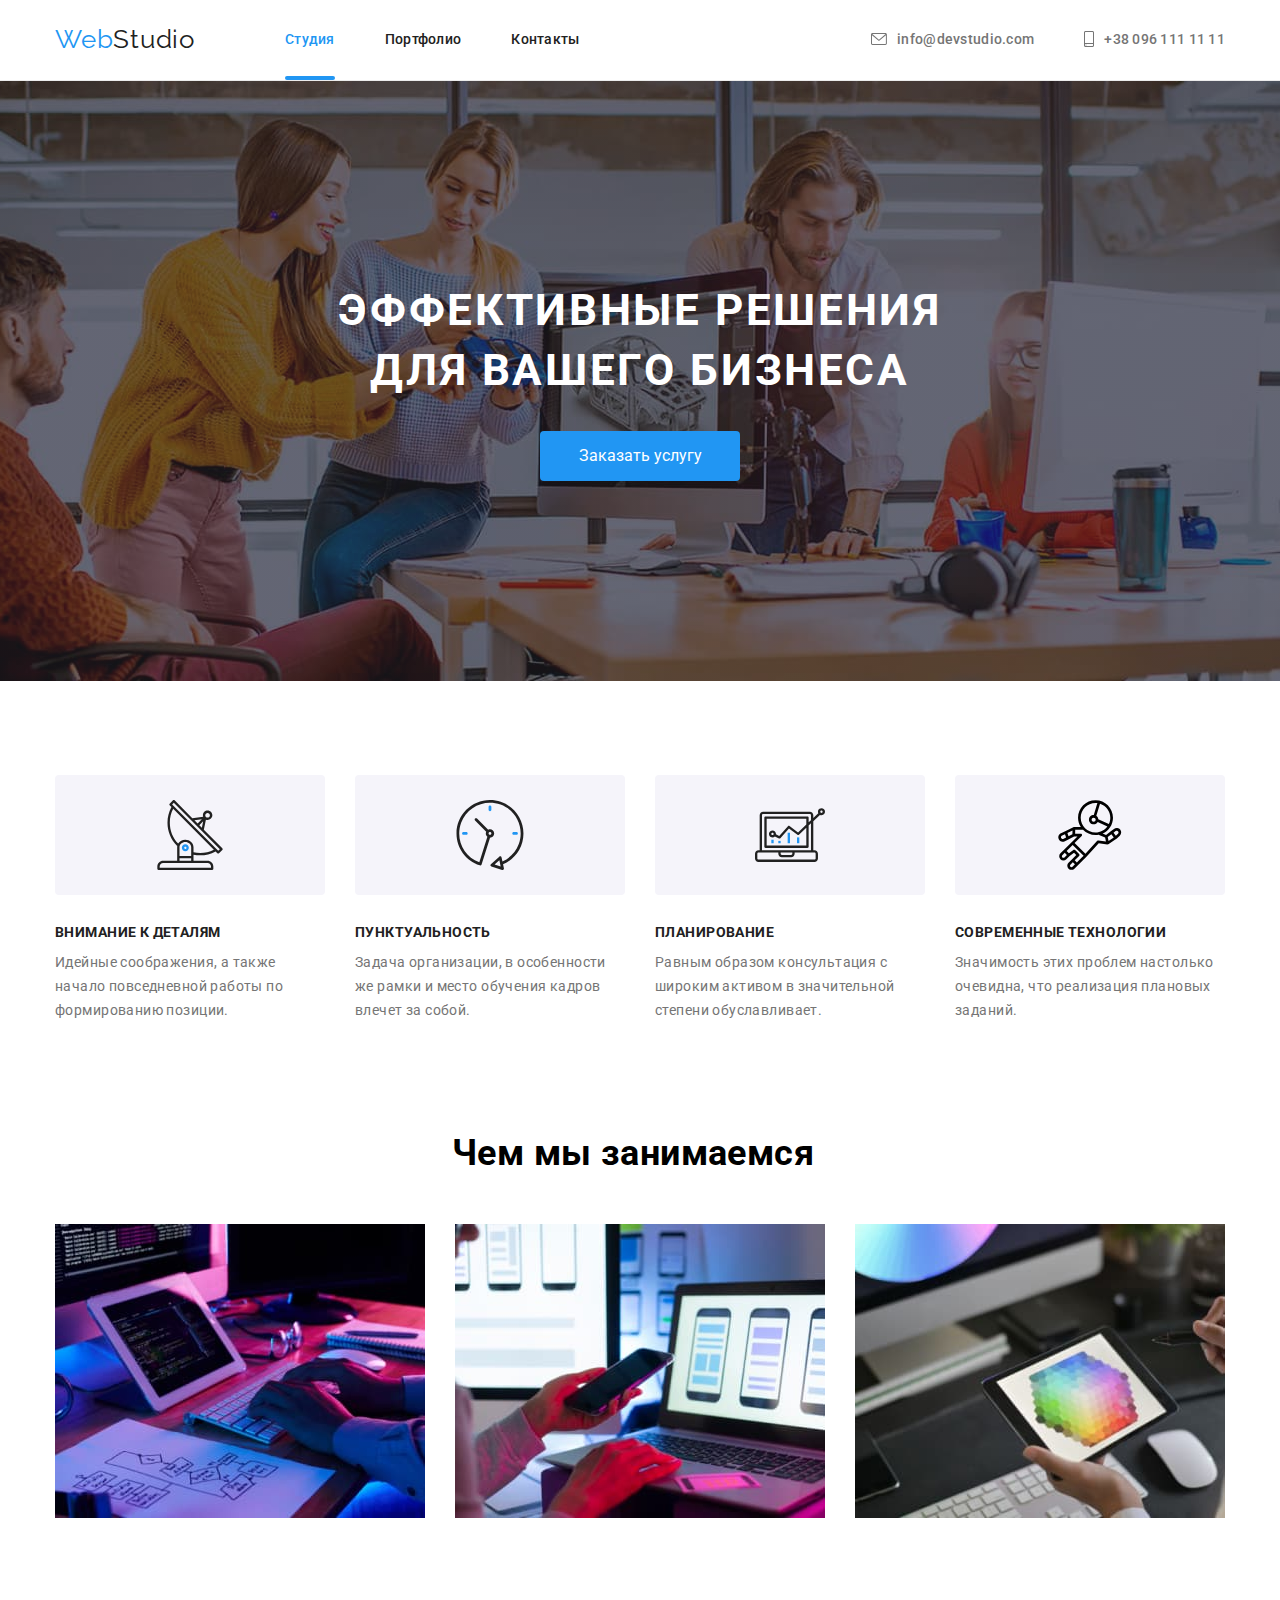
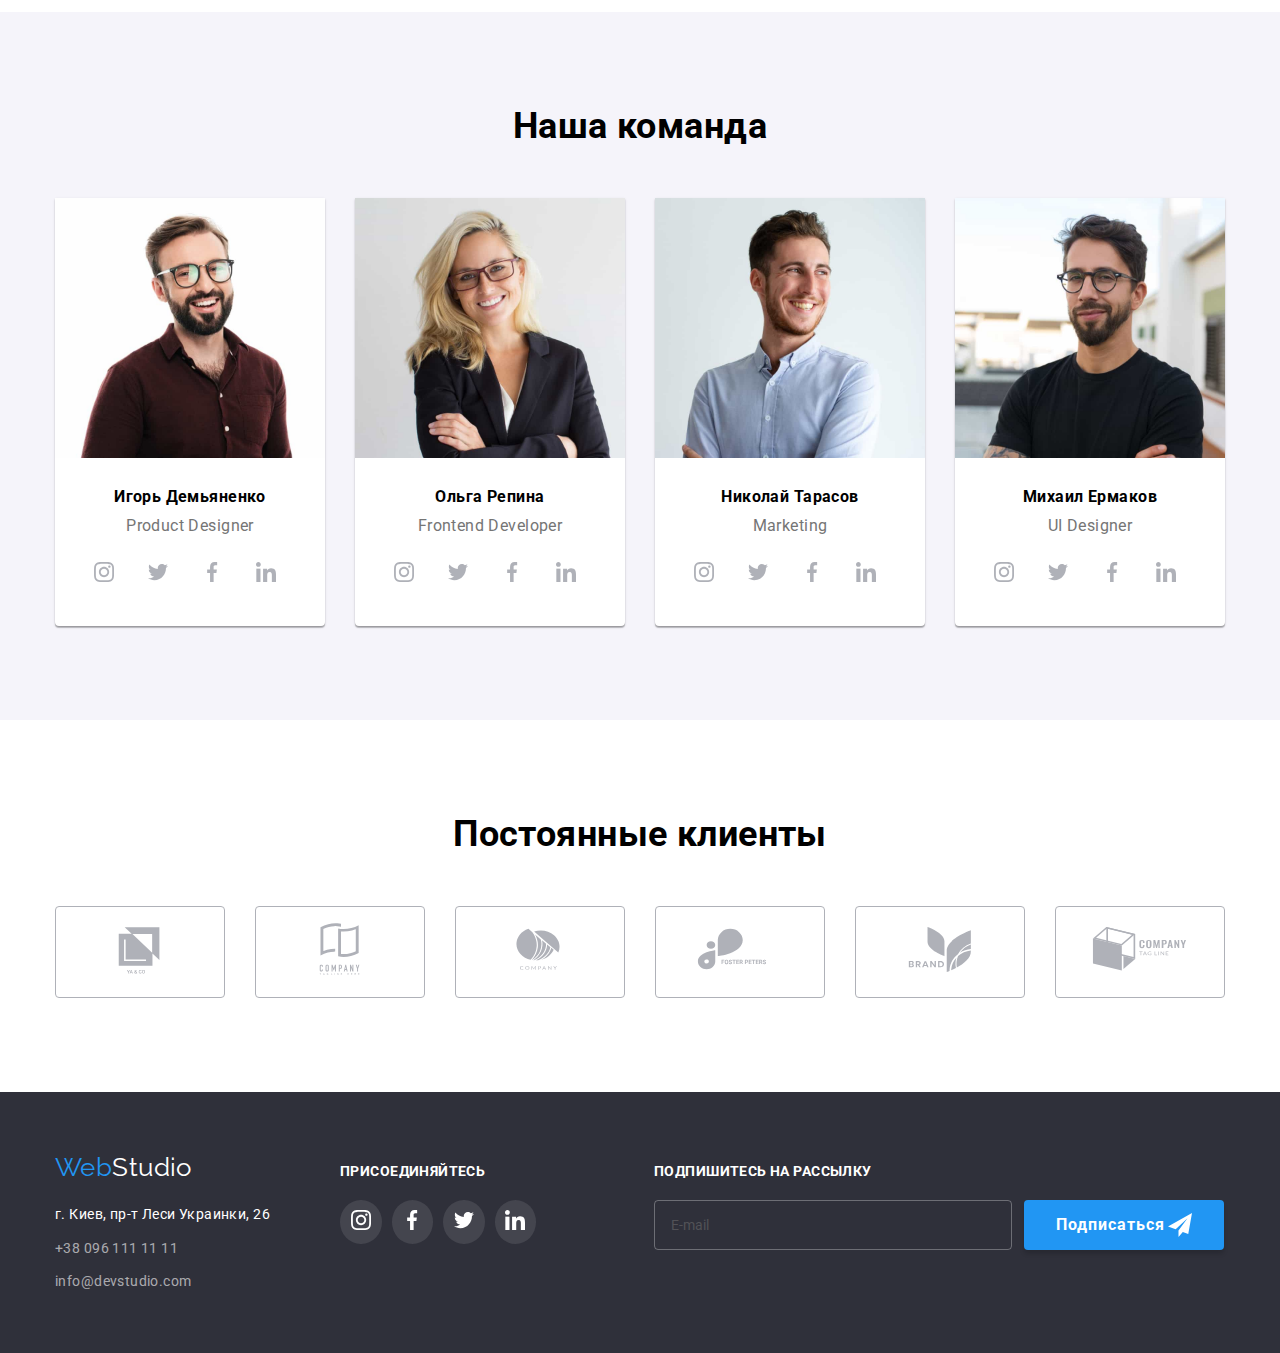
==== commit 49a15cc2: "Додав інпут і кнопку у футер" ====
--- a/index.html
+++ b/index.html
@@ -343,7 +343,7 @@
           <a class="footer-logo" href="./" lang="en">Web<span class="logo-color">Studio</span></a>
           <ul class="footer-contacts list">
             <li class="foot-list">
-              <a class="footer-adress" href="">Волоколамское шоссе, д. 17, офис 392</a>
+              <a class="footer-adress" href="">г. Киев, пр-т Леси Украинки, 26</a>
             </li>
             <li class="foot-list">
               <a class="footer-cont" href="tel:+380961111111">+38 096 111 11 11</a>
@@ -386,9 +386,32 @@
             </li>
           </ul>
         </div>
+        <div class="contact-form-footer-wrapper">
+          <p class="footer-title">ПОДПИШИТЕСЬ НА РАССЫЛКУ</p>
+          <form>
+            <div class="contact-form-icon_footer">
+              <label class="label-text-footer" for="user_email_footer">
+                <input
+                  type="email"
+                  class="contact-form-input-footer"
+                  name="email"
+                  id="user_email_footer"
+                  required
+                  placeholder="E-mail"
+                />
+              </label>
+              <button type="button" class="button mail-button" data-modal-open>
+                Подписаться
+                <svg class="send" width="24" height="24">
+                  <use href="./images/symbol-defs-three.svg#icon-send"></use>
+                </svg>
+              </button>
+            </div>
+          </form>
+        </div>
       </div>
     </footer>
-    <div class="backdrop" data-modal>
+    <div class="backdrop is-hidden" data-modal>
       <div class="modal">
         <button type="button" class="modal-close-btn" data-modal-close>
           <svg class="modal-close-icon" width="11" height="11">
--- a/css/style.css
+++ b/css/style.css
@@ -682,6 +682,42 @@
   align-items: center;
 }
 
+.contact-form-footer-wrapper {
+  width: 570px;
+  height: 86px;
+  margin-left: 108px;
+}
+
+.contact-form-input-footer {
+  width: 358px;
+  height: 50px;
+  border-radius: 4px;
+  padding-left: 16px;
+  cursor: pointer;
+  border: 1px solid rgba(255, 255, 255, 0.3);
+  background: none;
+}
+
+.mail-button {
+  display: inline-flex;
+  justify-content: space-between;
+  align-items: center;
+  position: absolute;
+  width: 200px;
+  height: 50px;
+  letter-spacing: 0.06em;
+  font-family: 'Roboto';
+  font-style: normal;
+  font-weight: 700;
+  font-size: 16px;
+  line-height: 1.88;
+  background: #2196f3;
+  box-shadow: 0px 4px 4px rgba(0, 0, 0, 0.15);
+  border-radius: 4px;
+  margin-left: 12px;
+  cursor: pointer;
+}
+
 /* Модальне вікно */
 
 .backdrop {
@@ -874,7 +910,9 @@
   letter-spacing: 0.06em;
   line-height: 1.71;
   border: transparent;
-  transition: background-color 250ms cubic-bezier(0.4, 0, 0.2, 1);
+  box-shadow: 0px 4px 4px rgba(0, 0, 0, 0.25);
+  transition: background-color 250ms cubic-bezier(0.4, 0, 0.2, 1),
+    box-shadow 250ms cubic-bezier(0.4, 0, 0.2, 1);
 }
 
 .contact-form-button:hover {
@@ -886,4 +924,7 @@
   justify-content: center;
 }
 
+/* .send {
+  p-left: 10px;
+} */
 /* Подпишитесь на розсылку */
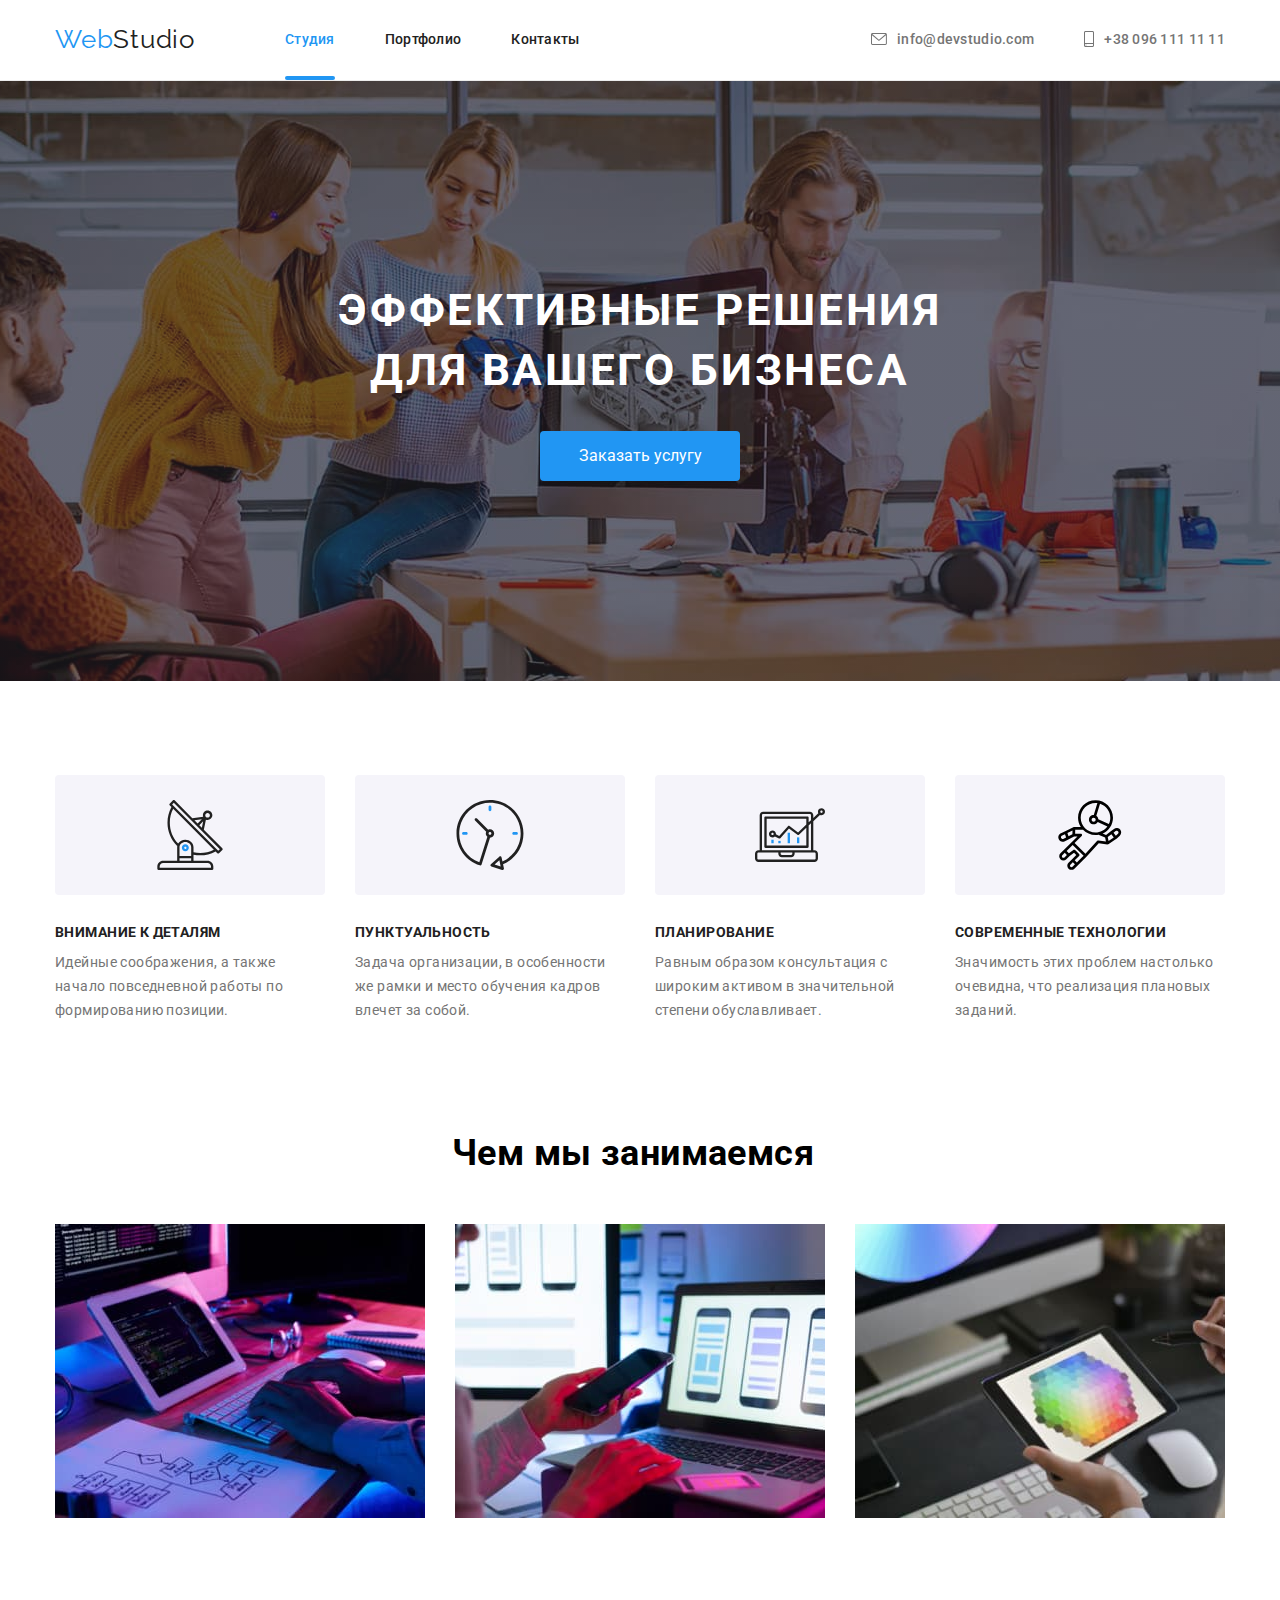
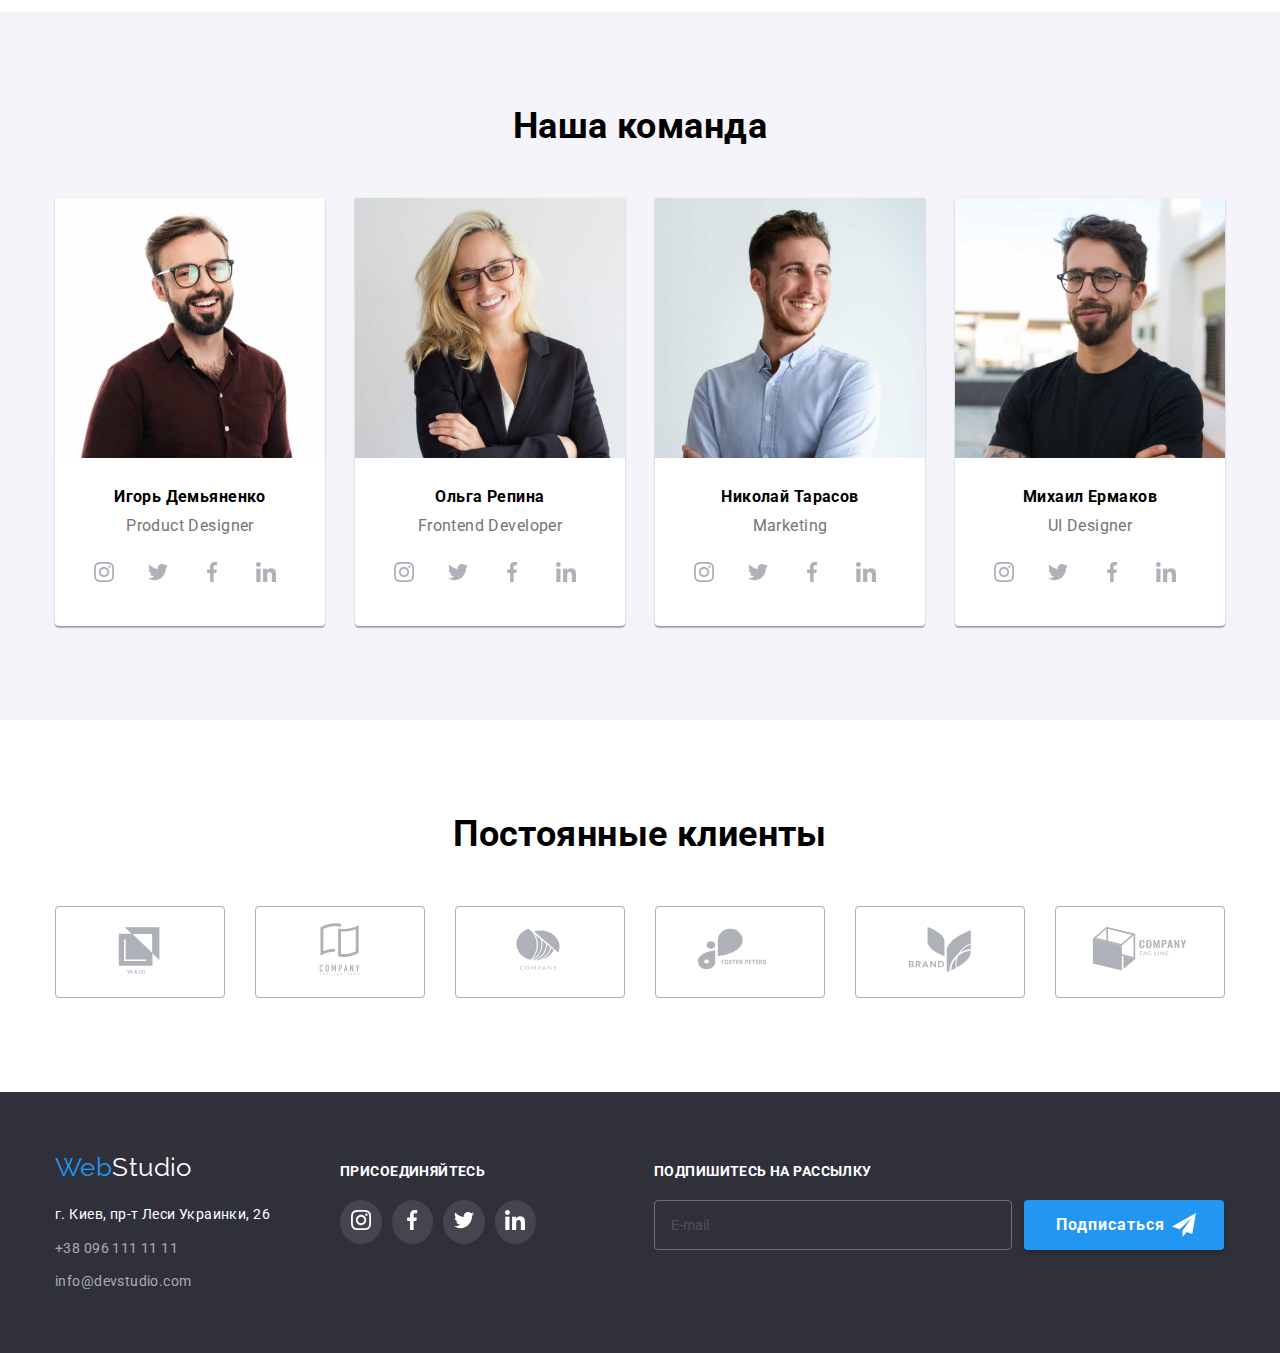
==== commit 6cb3762a: "На перевірку ментору" ====
--- a/index.html
+++ b/index.html
@@ -388,26 +388,22 @@
         </div>
         <div class="contact-form-footer-wrapper">
           <p class="footer-title">ПОДПИШИТЕСЬ НА РАССЫЛКУ</p>
-          <form>
-            <div class="contact-form-icon_footer">
-              <label class="label-text-footer" for="user_email_footer">
-                <input
-                  type="email"
-                  class="contact-form-input-footer"
-                  name="email"
-                  id="user_email_footer"
-                  required
-                  placeholder="E-mail"
-                />
-              </label>
-              <button type="button" class="button mail-button" data-modal-open>
-                Подписаться
-                <svg class="send" width="24" height="24">
-                  <use href="./images/symbol-defs-three.svg#icon-send"></use>
-                </svg>
-              </button>
-            </div>
-          </form>
+          <label class="label-text-footer" for="user_email_footer">
+            <input
+              type="email"
+              class="contact-form-input-footer"
+              name="email"
+              id="user_email_footer"
+              required
+              placeholder="E-mail"
+            />
+          </label>
+          <button type="button" class="button mail-button" data-modal-open>
+            Подписаться
+            <svg class="send-mail" width="24" height="24">
+              <use href="./images/symbol-defs-three.svg#icon-send"></use>
+            </svg>
+          </button>
         </div>
       </div>
     </footer>
--- a/css/style.css
+++ b/css/style.css
@@ -924,7 +924,7 @@
   justify-content: center;
 }
 
-/* .send {
-  p-left: 10px;
-} */
-/* Подпишитесь на розсылку */
+.send-mail {
+  position: absolute;
+  right: 28px;
+}
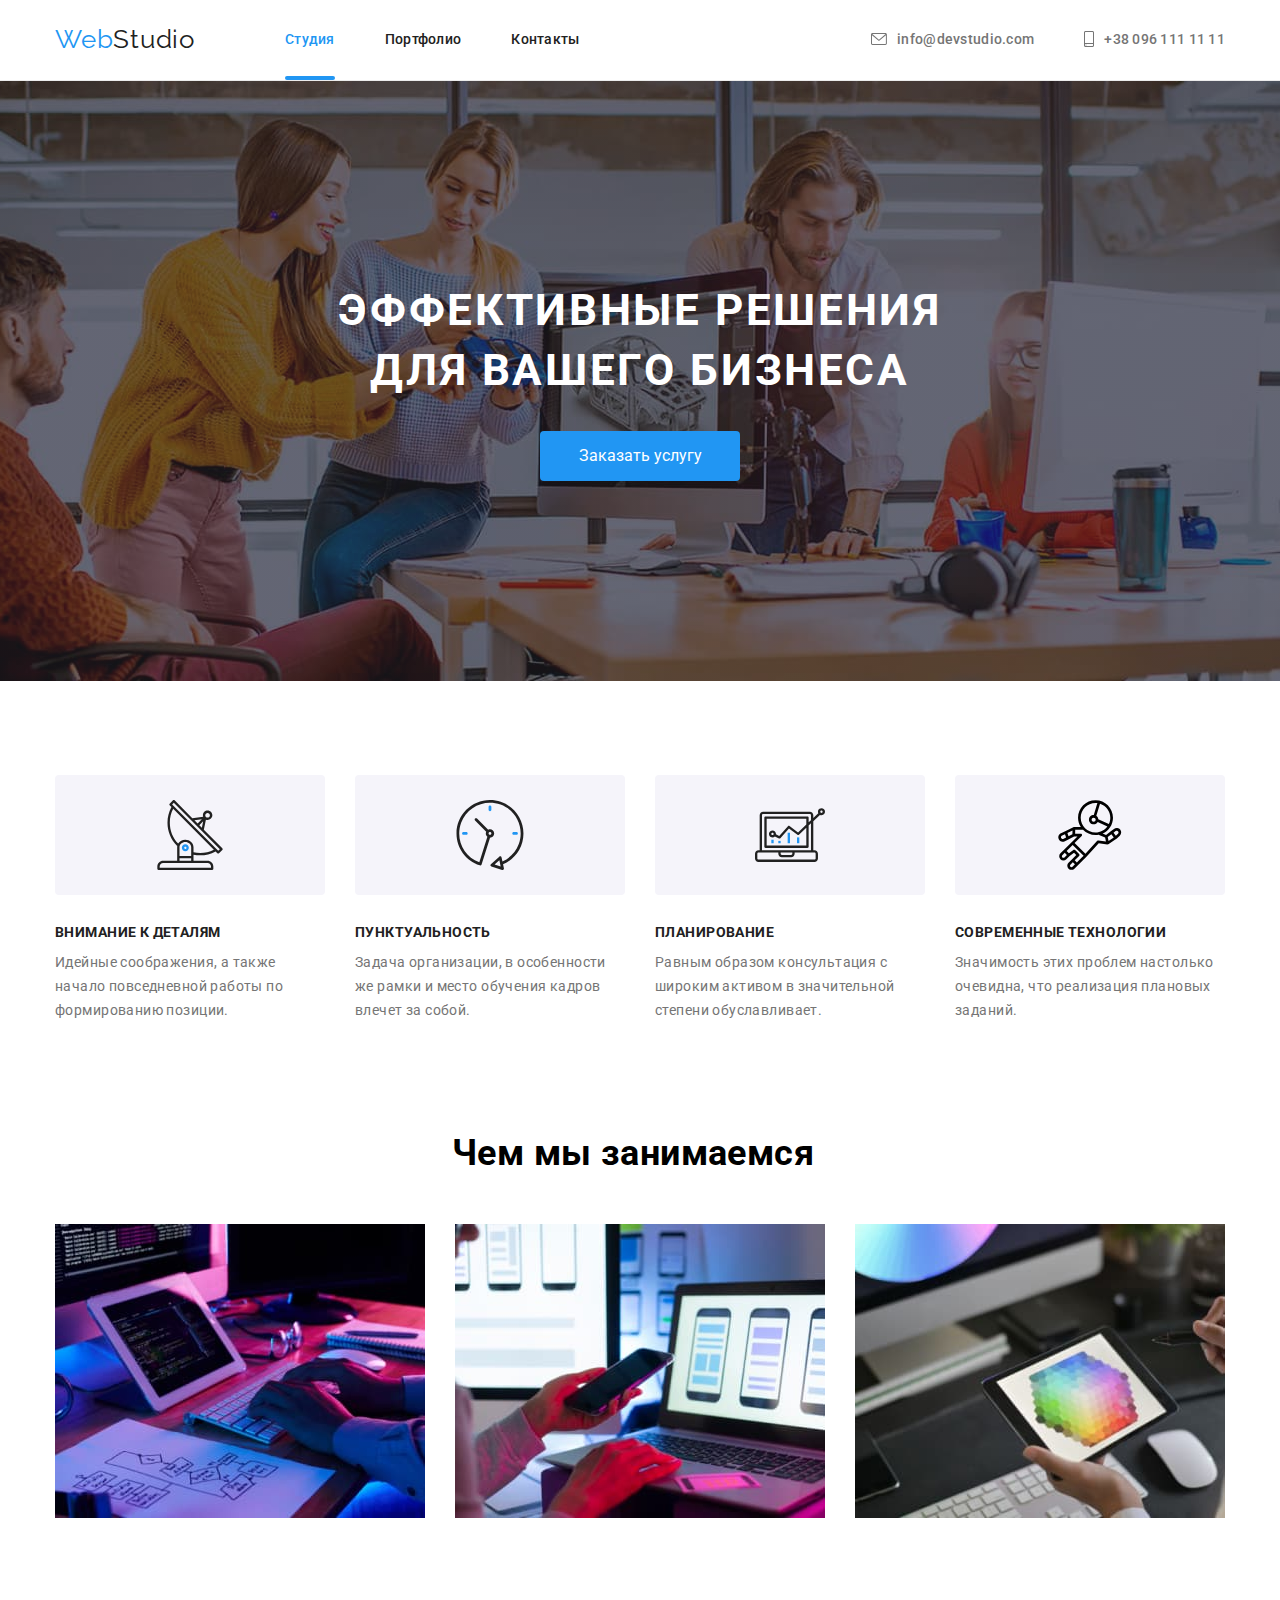
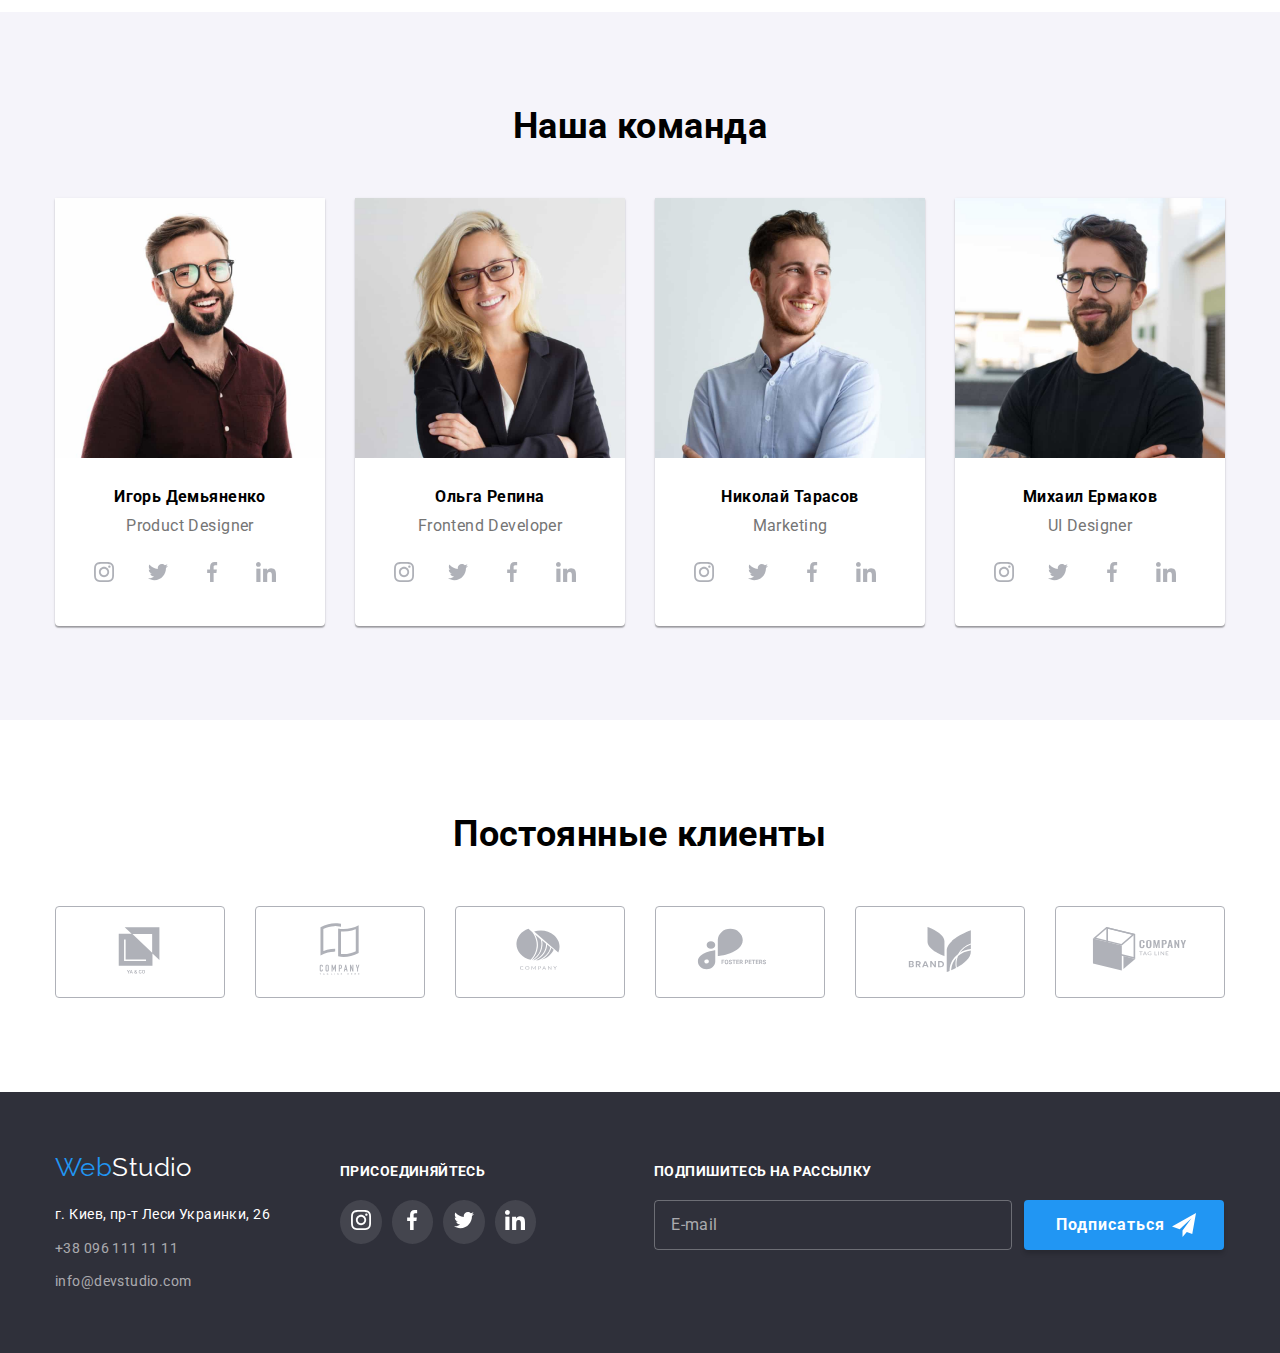
==== commit 92324099: "На перевірку ментору_кориговано" ====
--- a/index.html
+++ b/index.html
@@ -475,17 +475,17 @@
             ></textarea>
           </label>
           <div class="checkbox-contract">
-            <label for="policy-chekbox" class="checkbox-contract-text">
+            <label class="checkbox-contract-text">
               <input
                 class="chekbox"
                 type="checkbox"
                 name="accept-policy"
                 value="personal_data"
-                id="policy-chekbox"
                 checked
               />
+              <span class="checkbox-icon-box"></span>
               Соглашаюсь с рассылкой и принимаю
-              <a class="text-color-contract" href="">Условия договора</a>
+              <a class="text-color-contract" href="#">Условия договора</a>
             </label>
           </div>
           <div class="contact-form-button-wrapper">
--- a/css/style.css
+++ b/css/style.css
@@ -696,6 +696,15 @@
   cursor: pointer;
   border: 1px solid rgba(255, 255, 255, 0.3);
   background: none;
+  color: var(--primery-white-color);
+}
+
+.contact-form-input-footer::placeholder {
+  color: rgba(255, 255, 255, 0.6);
+  font-size: 16px;
+  line-height: 1.25;
+  letter-spacing: 0.03em;
+  font-weight: 400;
 }
 
 .mail-button {
@@ -718,6 +727,11 @@
   cursor: pointer;
 }
 
+.send-mail {
+  position: absolute;
+  right: 28px;
+}
+
 /* Модальне вікно */
 
 .backdrop {
@@ -867,27 +881,38 @@
   color: rgba(117, 117, 117, 0.5);
 }
 
-.checkbox {
-  position: absolute;
-}
-
 .checkbox-contract {
   display: flex;
   justify-content: center;
   margin-bottom: 30px;
+  position: relative;
 }
 
 .checkbox-contract-text {
   color: var(--primery-text-color);
 }
 
-.checkbox-contract-text::before {
-  display: inline-block;
-  content: ;
-  width: 25px;
-  height: 25px;
-  background-color: tomato;
+.checkbox-icon-box {
+  position: absolute;
+  width: 16px;
+  height: 15px;
   cursor: pointer;
+  left: 0;
+  top: 50%;
+  transform: translateY(-50%);
+  border-radius: 4px;
+  border-color: var(--title-text-color);
+  background-image: url(../images/svg/checkboxborder.svg);
+}
+
+.chekbox {
+  -webkit-appearance: none;
+  appearance: none;
+  position: absolute;
+}
+
+.chekbox:checked + .checkbox-icon-box {
+  background-image: url(../images/svg/checkbox2.svg);
 }
 
 .text-color-contract {
@@ -913,6 +938,7 @@
   box-shadow: 0px 4px 4px rgba(0, 0, 0, 0.25);
   transition: background-color 250ms cubic-bezier(0.4, 0, 0.2, 1),
     box-shadow 250ms cubic-bezier(0.4, 0, 0.2, 1);
+  cursor: pointer;
 }
 
 .contact-form-button:hover {
@@ -923,8 +949,3 @@
   display: flex;
   justify-content: center;
 }
-
-.send-mail {
-  position: absolute;
-  right: 28px;
-}
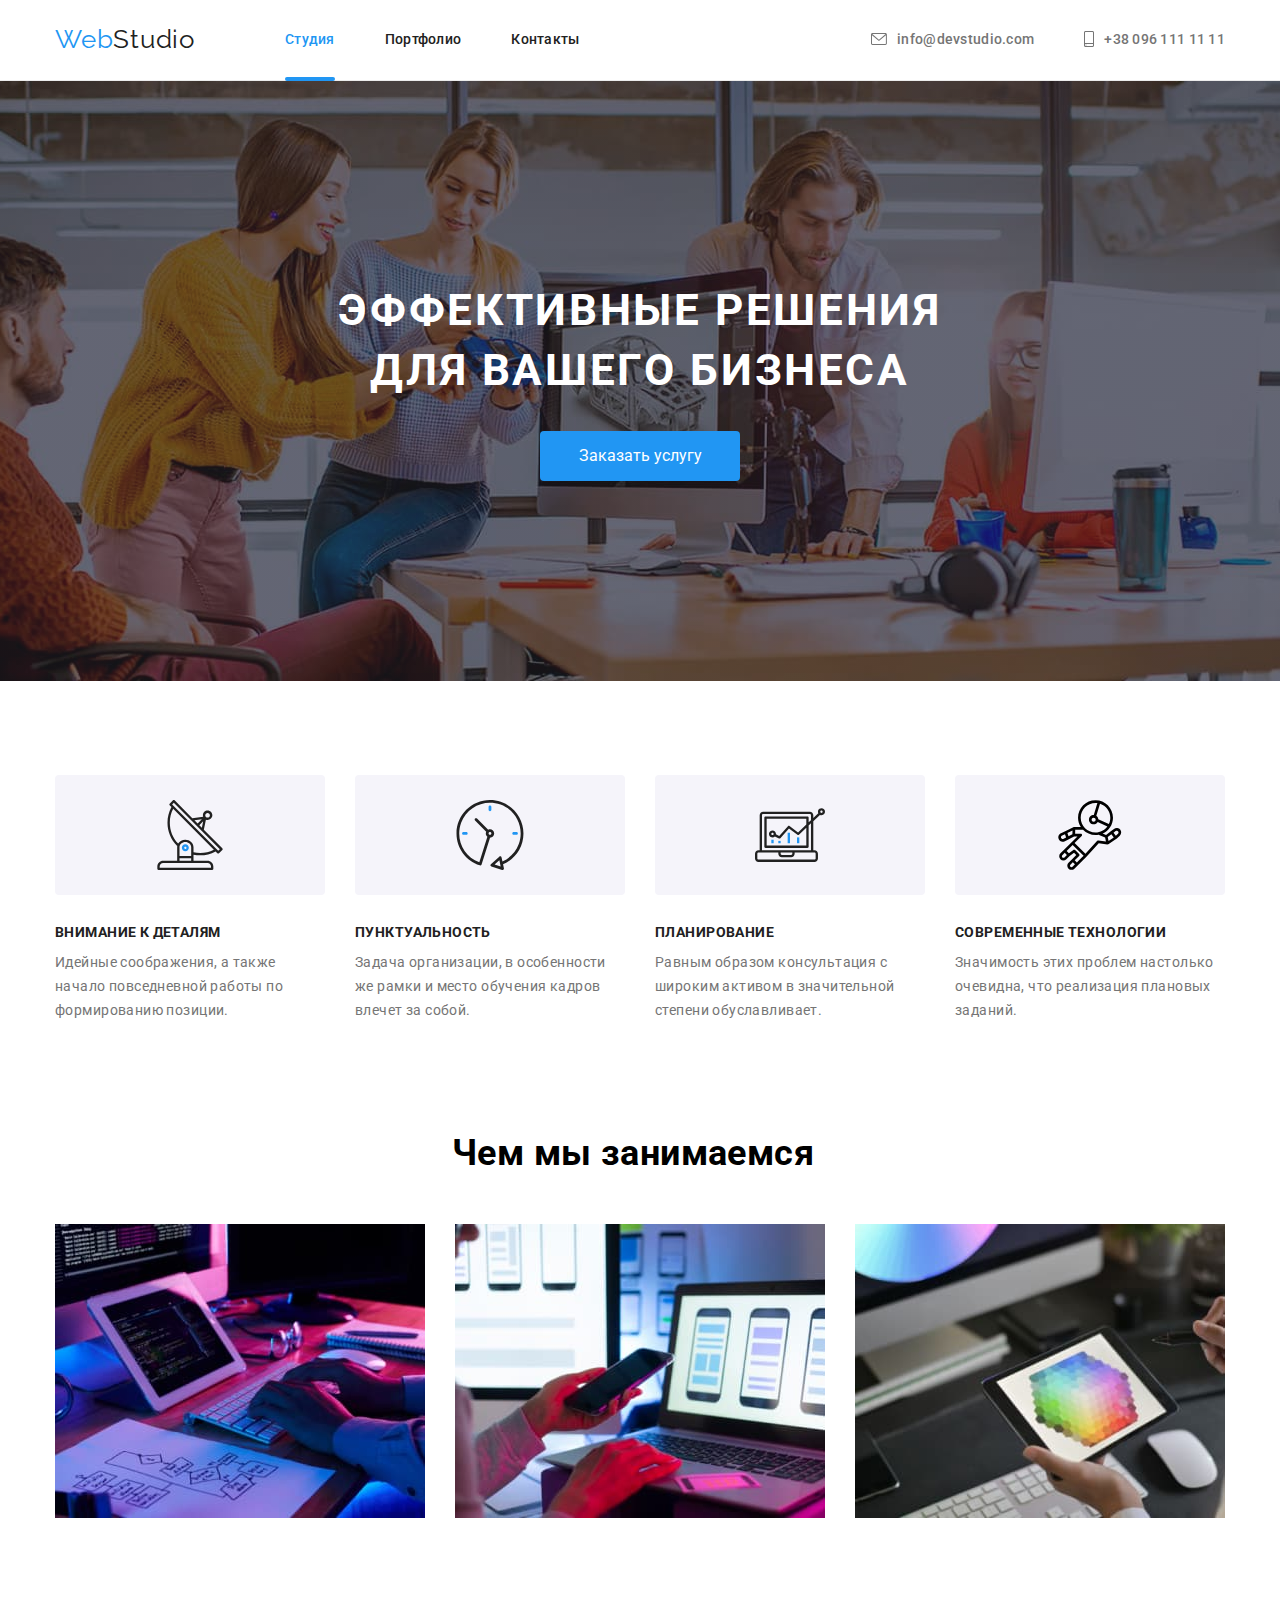
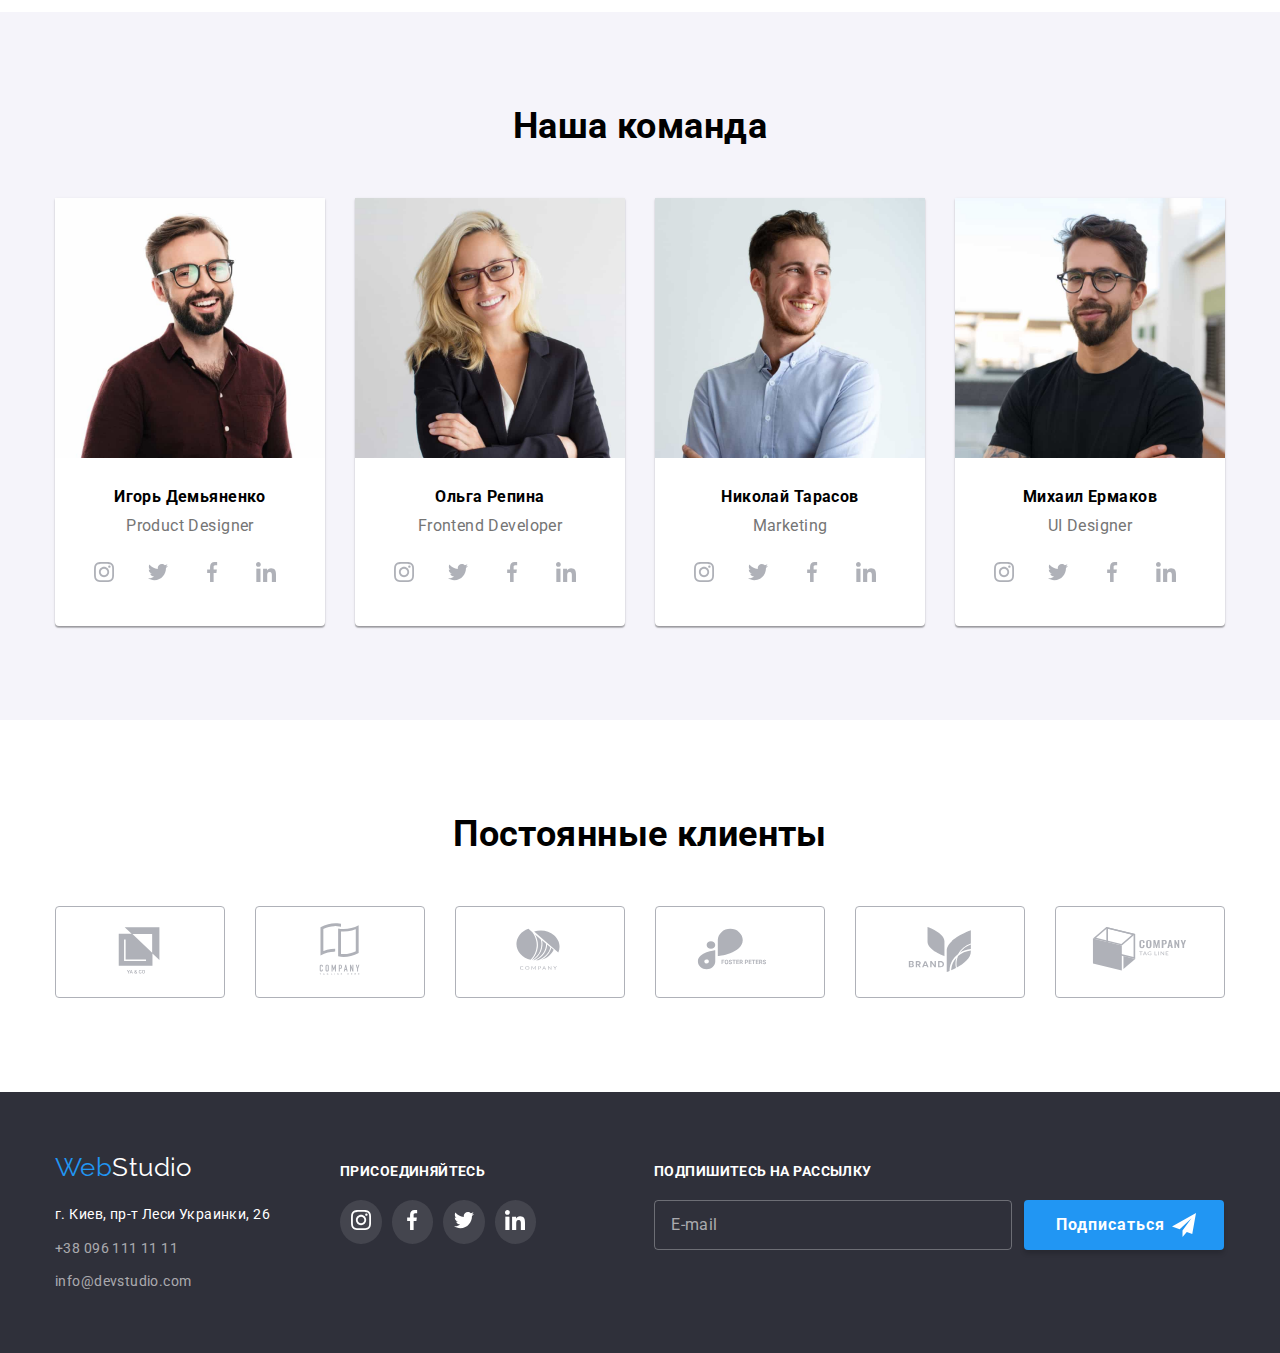
==== commit a57eacee: "На остаточку перевірку" ====
--- a/index.html
+++ b/index.html
@@ -428,7 +428,7 @@
                 minlength="3"
                 pattern="[A-Za-zА-Яа-яґҐЁёІіЇїЄє'’ʼ\s-]{2,20}{2,50}"
               />
-              <svg class="form-icon" width="18" height="18">
+              <svg class="form-icon" width="12" height="12">
                 <use href="./images/symbol-defs-three.svg#name"></use>
               </svg>
             </div>
@@ -445,7 +445,7 @@
                 pattern="[0-9]{3}-[0-9]{3}-[0-9]{2}-[0-9]{2}"
                 title="xxx-xxx-xx-xx"
               />
-              <svg class="form-icon" width="18" height="18">
+              <svg class="form-icon" width="13" height="13">
                 <use href="./images/symbol-defs-three.svg#tel"></use>
               </svg>
             </div>
@@ -460,7 +460,7 @@
                 id="user_email"
                 required
               />
-              <svg class="form-icon" width="18" height="18">
+              <svg class="form-icon" width="15 " height="12">
                 <use href="./images/symbol-defs-three.svg#mail"></use>
               </svg>
             </div>
@@ -475,17 +475,18 @@
             ></textarea>
           </label>
           <div class="checkbox-contract">
-            <label class="checkbox-contract-text">
-              <input
-                class="chekbox"
-                type="checkbox"
-                name="accept-policy"
-                value="personal_data"
-                checked
-              />
-              <span class="checkbox-icon-box"></span>
-              Соглашаюсь с рассылкой и принимаю
-              <a class="text-color-contract" href="#">Условия договора</a>
+            <input
+              class="chekbox visually-hidden"
+              type="checkbox"
+              name="accept-policy"
+              value="personal_data"
+              id="checkbox-connection"
+              required
+              checked
+            />
+            <label for="checkbox-connection" class="checkbox-contract-label">
+              Соглашаюсь с рассылкой и принимаю&nbsp;
+              <a class="text-color-contract" href="">Условия договора</a>
             </label>
           </div>
           <div class="contact-form-button-wrapper">
--- a/css/style.css
+++ b/css/style.css
@@ -112,7 +112,7 @@
 .link.current::after {
   position: absolute;
   content: '';
-  bottom: 0px;
+  bottom: -1px;
   display: block;
   width: 100%;
   height: 4px;
@@ -193,7 +193,7 @@
 
 .overlay {
   height: 600px;
-  outline: 1p solid color black;
+  outline: 1pх solid color black;
   max-width: 1600px;
   margin-left: auto;
   margin-right: auto;
@@ -886,33 +886,25 @@
   justify-content: center;
   margin-bottom: 30px;
   position: relative;
-}
-
-.checkbox-contract-text {
+  align-items: center;
+  cursor: pointer;
+}
+
+.chekbox:checked + .checkbox-contract-label::before {
+  background-image: url(../images/svg/checkbox.svg);
+  border: none;
+}
+
+.chekbox:focus + .checkbox-contract-label::before {
+  outline: 1px solid var(--title-text-color);
+  transition: outline 250ms cubic-bezier(0.4, 0, 0.2, 1);
+}
+
+.checkbox-contract-label {
   color: var(--primery-text-color);
-}
-
-.checkbox-icon-box {
-  position: absolute;
-  width: 16px;
-  height: 15px;
-  cursor: pointer;
-  left: 0;
-  top: 50%;
-  transform: translateY(-50%);
-  border-radius: 4px;
-  border-color: var(--title-text-color);
-  background-image: url(../images/svg/checkboxborder.svg);
-}
-
-.chekbox {
-  -webkit-appearance: none;
-  appearance: none;
-  position: absolute;
-}
-
-.chekbox:checked + .checkbox-icon-box {
-  background-image: url(../images/svg/checkbox2.svg);
+  display: flex;
+  align-items: center;
+  cursor: pointer;
 }
 
 .text-color-contract {
@@ -922,6 +914,17 @@
   line-height: 1.71;
   letter-spacing: 0.03em;
   text-decoration: underline;
+}
+
+.checkbox-contract-label::before {
+  display: inline-block;
+  content: '';
+  width: 16px;
+  height: 15px;
+  border: 2px solid var(--title-text-color);
+  margin-right: 10px;
+  border-radius: 2px;
+  cursor: pointer;
 }
 
 .contact-form-button {
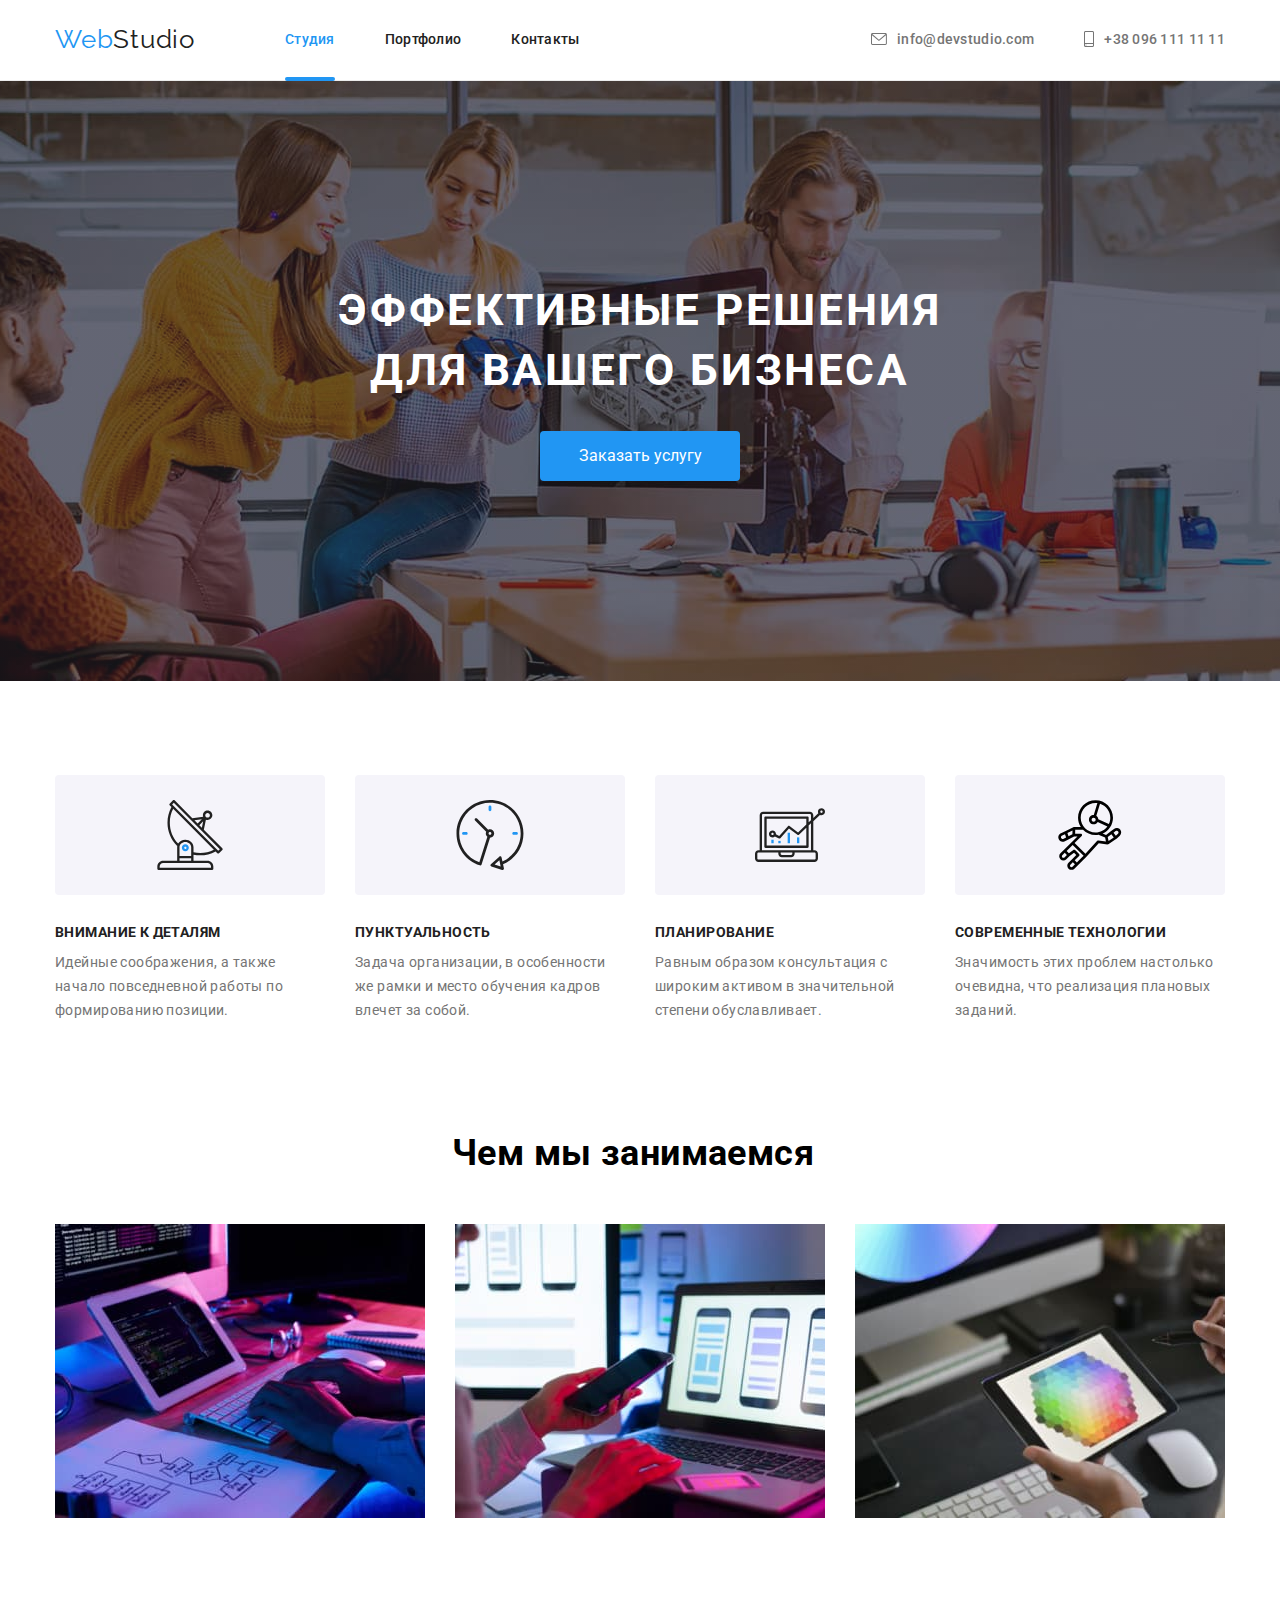
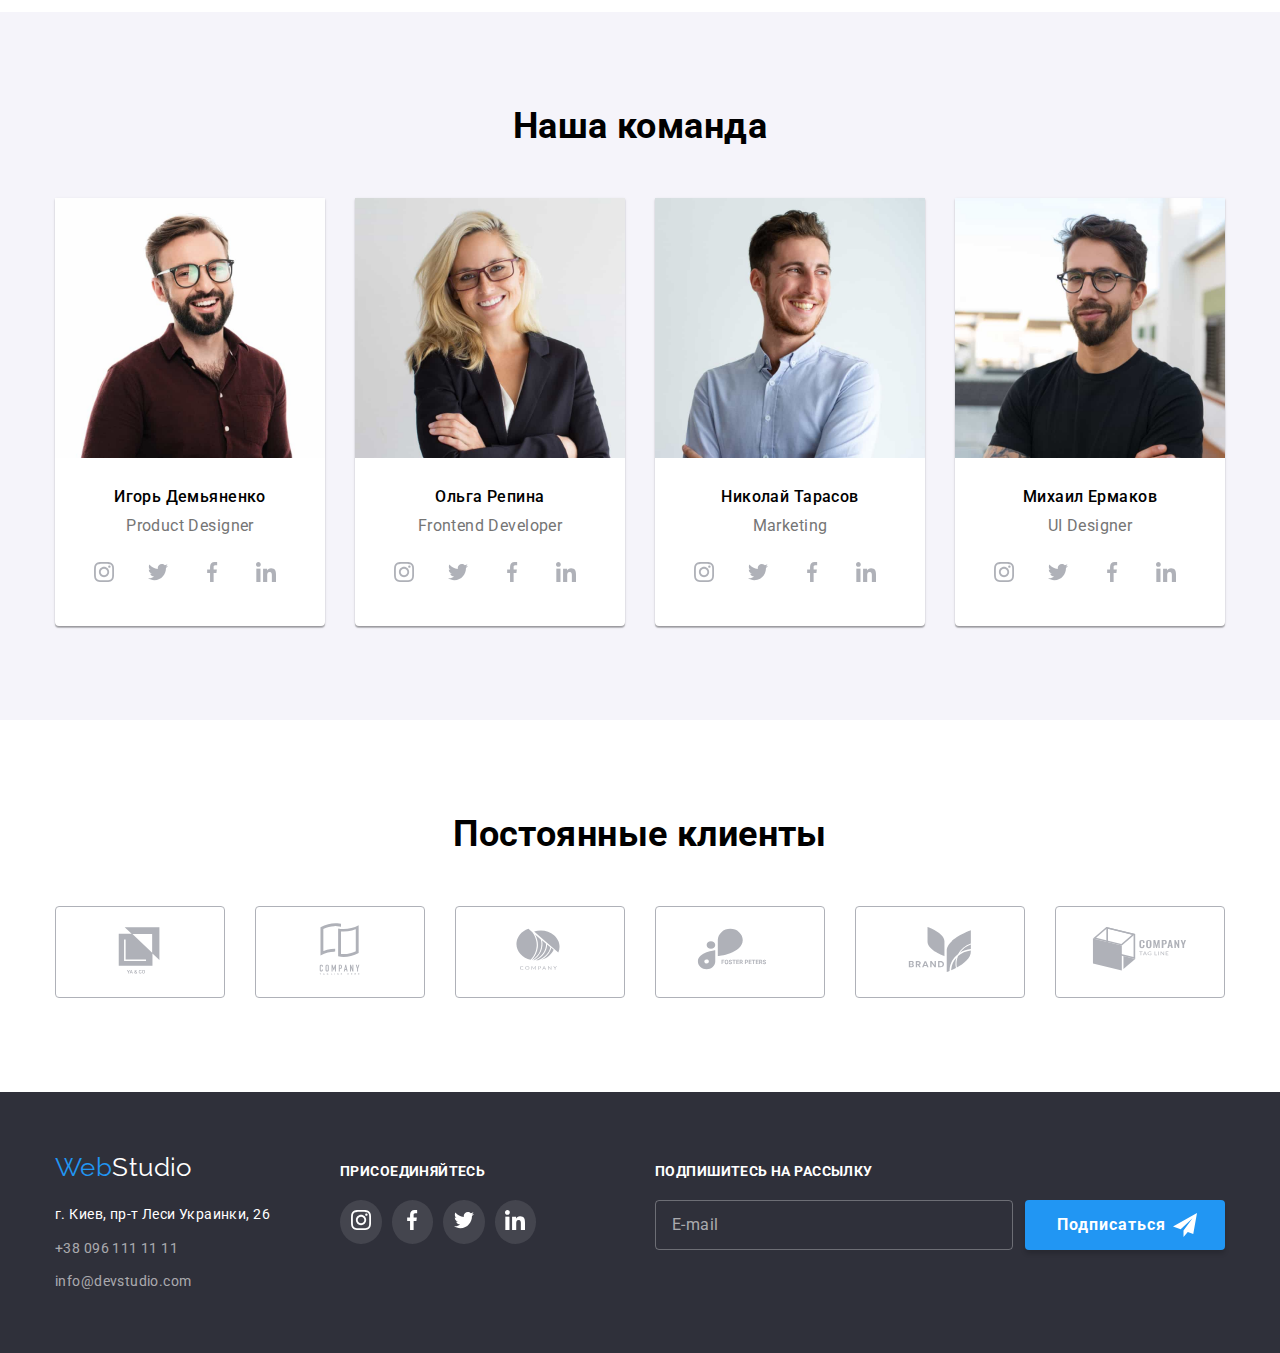
==== commit 17fc0a08: "На повторну перевірку ментору" ====
--- a/index.html
+++ b/index.html
@@ -485,8 +485,9 @@
               checked
             />
             <label for="checkbox-connection" class="checkbox-contract-label">
-              Соглашаюсь с рассылкой и принимаю&nbsp;
-              <a class="text-color-contract" href="">Условия договора</a>
+              Соглашаюсь с рассылкой и принимаю<a class="text-color-contract" href=""
+                >&nbsp;Условия договора</a
+              >
             </label>
           </div>
           <div class="contact-form-button-wrapper">
--- a/css/style.css
+++ b/css/style.css
@@ -193,7 +193,7 @@
 
 .overlay {
   height: 600px;
-  outline: 1pх solid color black;
+  outline: 1pх solid var(--title-text-color);
   max-width: 1600px;
   margin-left: auto;
   margin-right: auto;
@@ -351,7 +351,7 @@
 }
 
 .team-list {
-  font-weight: 500px;
+  font-weight: 500;
   font-size: 16px;
   line-height: 1.18;
   text-align: center;
@@ -685,7 +685,7 @@
 .contact-form-footer-wrapper {
   width: 570px;
   height: 86px;
-  margin-left: 108px;
+  margin-left: auto;
 }
 
 .contact-form-input-footer {
@@ -801,7 +801,7 @@
 .contact-form-icon {
   margin-top: 4px;
   position: relative;
-  margin-bottom: 20px;
+  margin-bottom: 10px;
 }
 
 .contact-form-input:hover,
